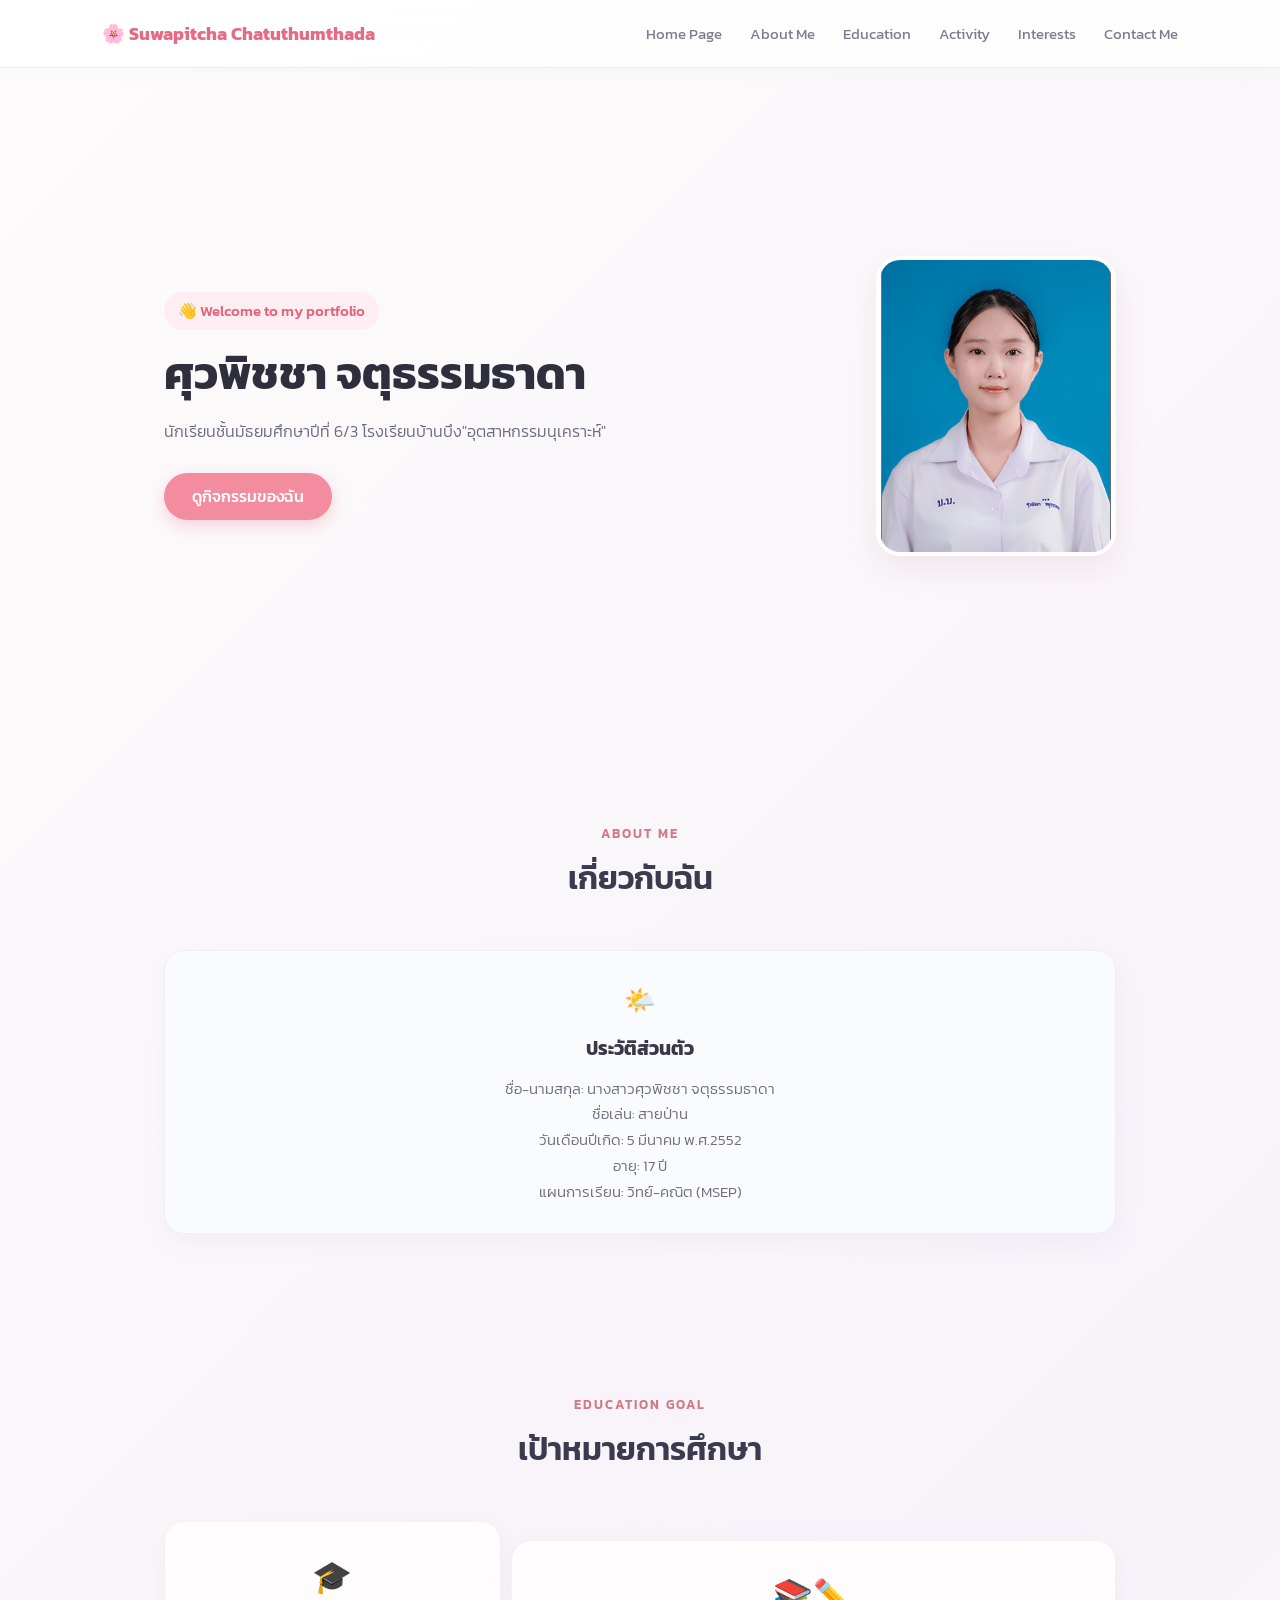
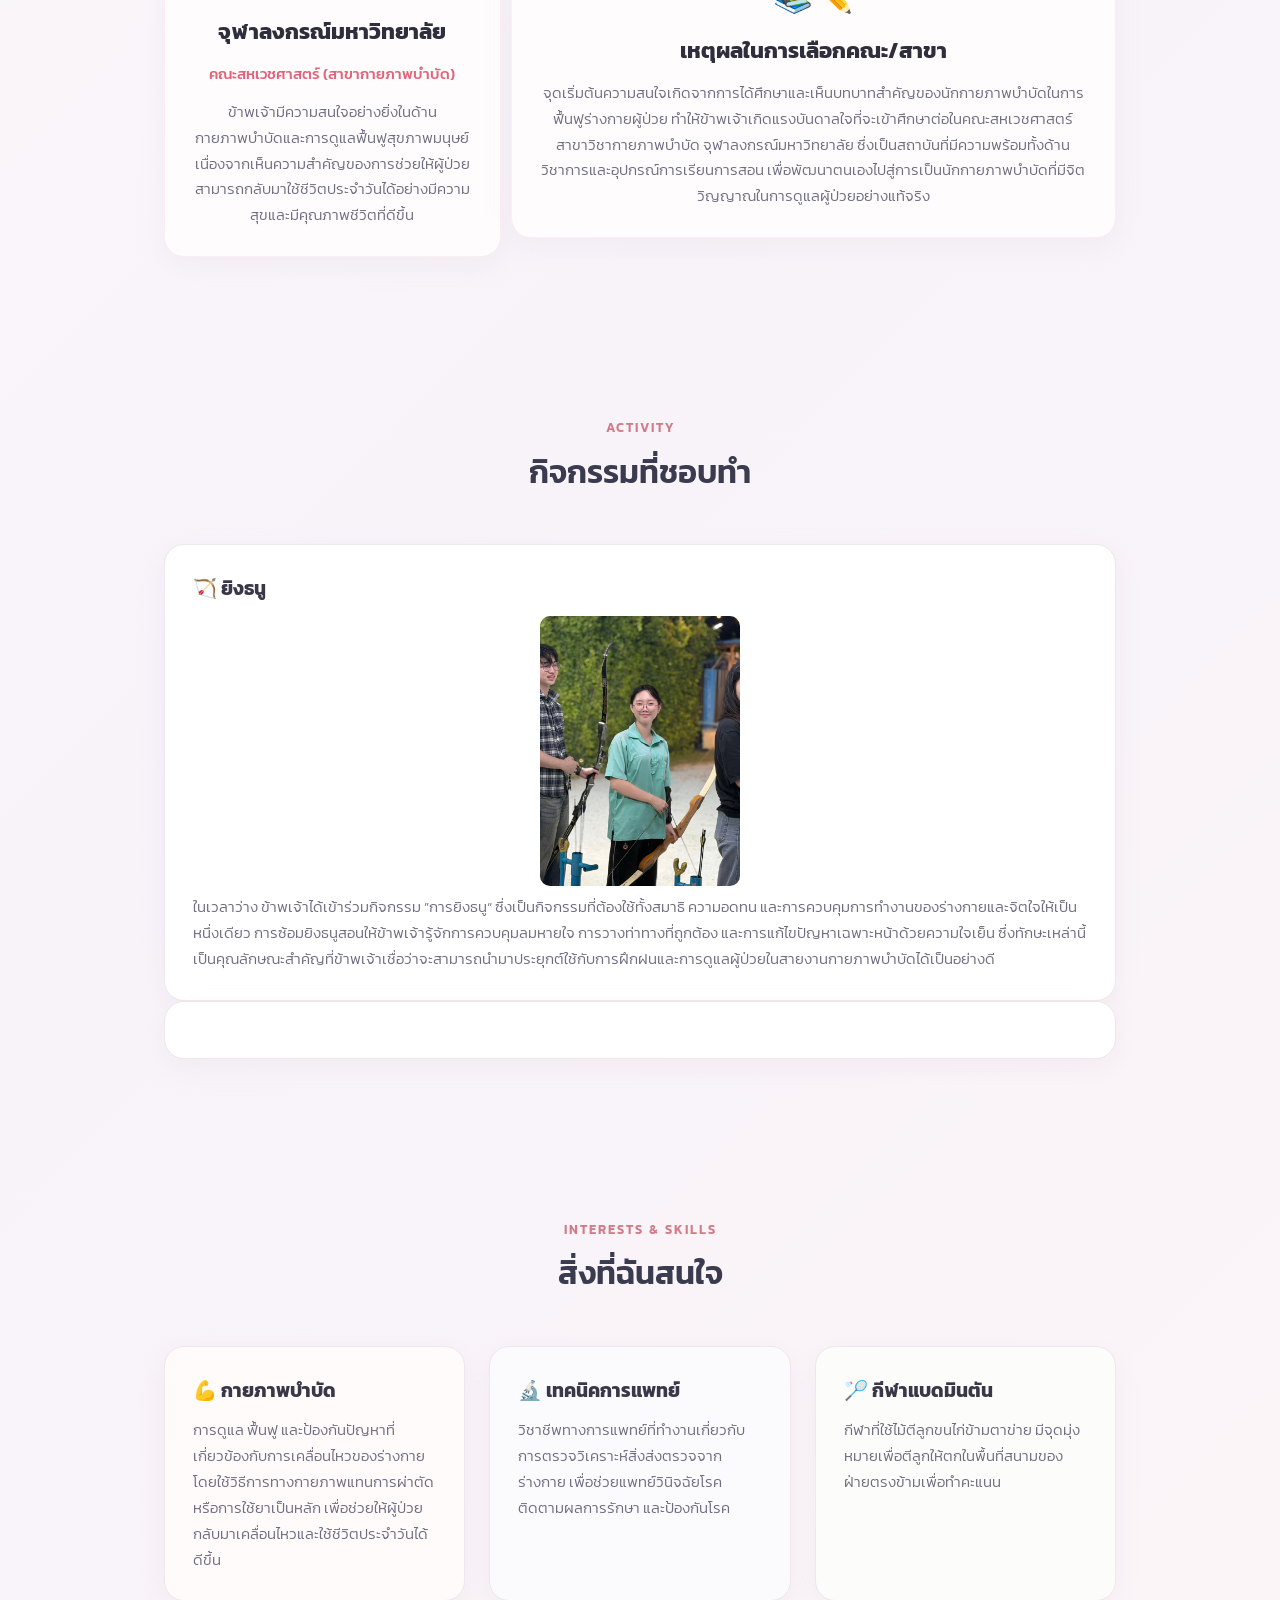
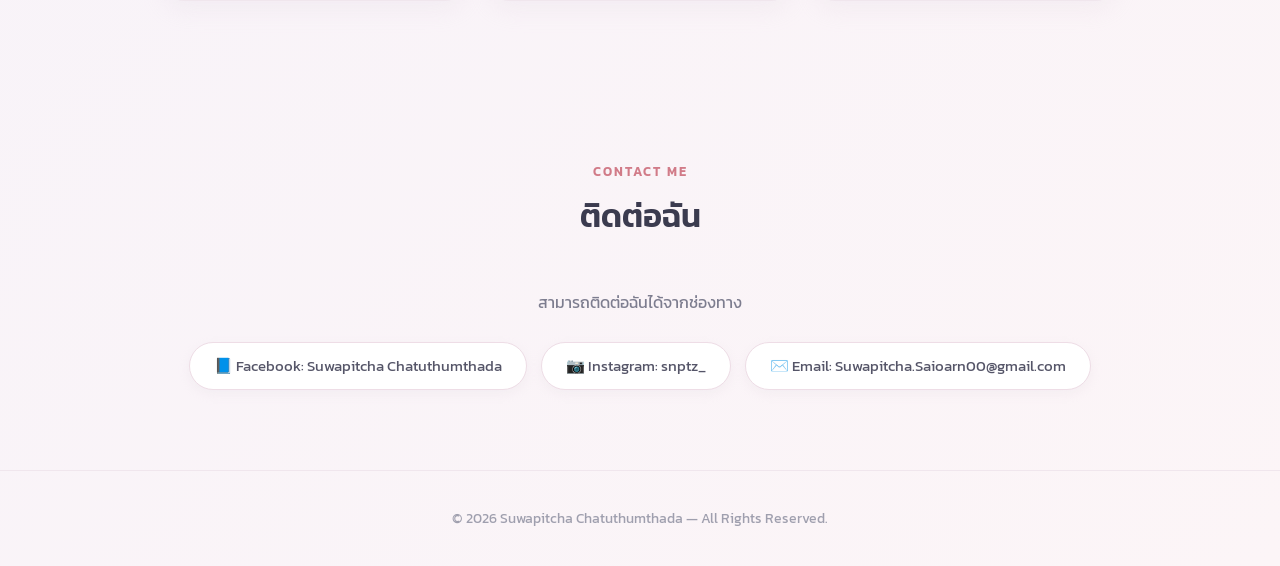
==== index.html @ 733a4988 "Update index.html" ====
<!DOCTYPE html>
<html lang="th">
<head>
  <meta charset="UTF-8" />
  <meta name="viewport" content="width=device-width, initial-scale=1.0" />
  <title>Portfolio - Suwapitcha Chatuthumthada</title>
  <link rel="preconnect" href="https://fonts.googleapis.com">
  <link rel="preconnect" href="https://fonts.gstatic.com" crossorigin>
  <link href="https://fonts.googleapis.com/css2?family=Kanit:wght@300;400;500;600;700&display=swap" rel="stylesheet">
  <style>
    * {
      margin: 0;
      padding: 0;
      box-sizing: border-box;
      font-family: 'Kanit', sans-serif;
      scroll-behavior: smooth;
    }

    body {
      background: linear-gradient(135deg, #fdfbfb 0%, #f7f3f9 50%, #fcf5f7 100%);
      color: #4a4a5a;
      line-height: 1.7;
    }

    /* Navbar */
    header {
      position: sticky;
      top: 0;
      background: rgba(255, 255, 255, 0.85);
      backdrop-filter: blur(12px);
      display: flex;
      justify-content: space-between;
      align-items: center;
      padding: 18px 8%;
      z-index: 1000;
      border-bottom: 1px solid rgba(230, 220, 235, 0.6);
      box-shadow: 0 4px 20px rgba(0, 0, 0, 0.02);
    }

    .logo {
      font-weight: 700;
      font-size: 1.15rem;
      color: #e56b82;
      text-decoration: none;
    }

    nav a {
      color: #7d7d8f;
      text-decoration: none;
      margin-left: 24px;
      font-size: 0.95rem;
      font-weight: 400;
      transition: color 0.2s ease;
    }

    nav a:hover {
      color: #e56b82;
    }

    /* Layout Containers */
    .container {
      max-width: 1000px;
      margin: auto;
      padding: 80px 24px;
    }

    .section-tag {
      text-align: center;
      color: #d17b88;
      font-size: 0.8rem;
      font-weight: 600;
      letter-spacing: 2px;
      text-transform: uppercase;
      margin-bottom: 6px;
    }

    .section-title {
      text-align: center;
      font-size: 2rem;
      font-weight: 600;
      color: #3b3b4f;
      margin-bottom: 45px;
    }

    /* Pastel Cards */
    .card {
      background: #ffffff;
      border: 1px solid #f0e6ed;
      border-radius: 20px;
      padding: 28px;
      box-shadow: 0 8px 24px rgba(220, 205, 220, 0.2);
      transition: transform 0.25s ease, box-shadow 0.25s ease;
    }

    .card:hover {
      transform: translateY(-4px);
      box-shadow: 0 12px 30px rgba(215, 190, 215, 0.35);
    }

    /* Hero Section */
    .hero {
      display: flex;
      align-items: center;
      justify-content: space-between;
      min-height: 75vh;
      gap: 40px;
    }

    .hero-text {
      flex: 1;
    }

    .hero-greeting {
      display: inline-block;
      background: #feeef2;
      color: #e2637a;
      padding: 6px 14px;
      border-radius: 20px;
      font-size: 0.95rem;
      font-weight: 500;
      margin-bottom: 16px;
    }

    .hero-title {
      font-size: 2.8rem;
      font-weight: 700;
      line-height: 1.25;
      color: #2e2e3d;
      margin-bottom: 16px;
    }

    .hero-desc {
      color: #6b6b7e;
      font-size: 1rem;
      margin-bottom: 28px;
      max-width: 480px;
      font-weight: 300;
    }

    .hero-btn {
      display: inline-block;
      background: #f48ca0;
      color: #ffffff;
      padding: 10px 28px;
      border-radius: 30px;
      text-decoration: none;
      font-weight: 500;
      box-shadow: 0 6px 16px rgba(244, 140, 160, 0.35);
      transition: background 0.2s ease, transform 0.2s ease;
    }

    .hero-btn:hover {
      background: #ea7a90;
      transform: translateY(-2px);
    }

    .hero-img-wrapper {
      width: 240px;
      height: 300px;
      border-radius: 24px;
      overflow: hidden;
      background: #fff0f3;
      border: 4px solid #ffffff;
      box-shadow: 0 12px 30px rgba(230, 205, 215, 0.4);
      display: flex;
      align-items: center;
      justify-content: center;
    }

    .hero-img-wrapper img {
      width: 100%;
      height: 100%;
      object-fit: cover;
    }

    /* Grids */
    .grid-2 {
      display: grid;
      grid-template-columns: repeat(auto-fit, minmax(260px, 1fr));
      gap: 24px;
    }

    .grid-3 {
      display: grid;
      grid-template-columns: repeat(auto-fit, minmax(260px, 1fr));
      gap: 24px;
    }

    .card h3 {
      margin-bottom: 10px;
      font-size: 1.2rem;
      color: #383849;
    }

    .card p {
      color: #6d6d80;
      font-size: 0.95rem;
      font-weight: 300;
    }

    /* Pastel Badges */
    .tag-container {
      display: flex;
      flex-wrap: wrap;
      gap: 8px;
      margin-top: 18px;
    }

    .tag {
      font-size: 0.8rem;
      padding: 4px 12px;
      border-radius: 20px;
      background: #fdf2f4;
      color: #d9657b;
      border: 1px solid #fae1e6;
    }

    /* Contact Links */
    .contact-buttons {
      display: flex;
      justify-content: center;
      gap: 14px;
      flex-wrap: wrap;
    }

    .contact-btn {
      padding: 10px 24px;
      border-radius: 25px;
      background: #ffffff;
      border: 1px solid #eedde6;
      color: #555568;
      text-decoration: none;
      font-size: 0.95rem;
      box-shadow: 0 4px 12px rgba(220, 210, 220, 0.2);
      transition: all 0.2s ease;
    }

    .contact-btn:hover {
      background: #f48ca0;
      color: #ffffff;
      border-color: #f48ca0;
      transform: translateY(-2px);
    }

    footer {
      text-align: center;
      padding: 36px 20px;
      color: #9f9fae;
      font-size: 0.85rem;
      border-top: 1px solid #f0e6ed;
    }

    @media (max-width: 768px) {
      .hero {
        flex-direction: column-reverse;
        text-align: center;
      }
      .hero-desc {
        margin: 0 auto 28px;
      }
      header {
        flex-direction: column;
        gap: 12px;
      }
      nav a {
        margin: 0 10px;
      }
    }
  </style>
</head>
<body>

  <!-- Navbar -->
  <header>
    <a href="#" class="logo">🌸 Suwapitcha Chatuthumthada</a>
    <nav>
      <a href="#home">Home Page</a>
      <a href="#about">About Me</a>
      <a href="#education">Education</a>
      <a href="#projects">Activity</a>
      <a href="#skills">Interests</a>
      <a href="#contact">Contact Me</a>
    </nav>
  </header>

  <!-- Hero Section -->
  <section id="home" class="container hero">
    <div class="hero-text">
      <div class="hero-greeting">👋 Welcome to my portfolio</div>
      <h1 class="hero-title">ศุวพิชชา จตุธรรมธาดา</h1>
      <p class="hero-desc">
        นักเรียนชั้นมัธยมศึกษาปีที่ 6/3 โรงเรียนบ้านบึง"อุตสาหกรรมนุเคราะห์"
      </p>
      <a href="#projects" class="hero-btn">ดูกิจกรรมของฉัน</a>
    </div>
    <div class="hero-img-wrapper">
      <img src="profile.jpg" alt="Suwapitcha Chatuthumthada" onerror="this.onerror=null; this.src='https://placehold.co/240x300/feeef2/e2637a?text=Profile+Photo';" />
    </div>
  </section>

  <!-- About Section -->
  <section id="about" class="container">
    <div class="section-tag">About Me</div>
    <h2 class="section-title">เกี่ยวกับฉัน</h2>
    <div class="grid-2">
      <div class="card" style="background: #fafbfe; border-color: #ebf0fb; text-align: center;">
        <div style="font-size: 1.6rem; margin-bottom: 10px;">🌤️</div>
        <h3>ประวัติส่วนตัว</h3>
        <div>
          <p>ชื่อ-นามสกุล: นางสาวศุวพิชชา จตุธรรมธาดา</p>
          <p>ชื่อเล่น: สายป่าน</p>
          <p>วันเดือนปีเกิด: 5 มีนาคม พ.ศ.2552</p>
          <p>อายุ: 17 ปี</p>
          <p>แผนการเรียน: วิทย์-คณิต (MSEP)</p>
        </div>
      </div>
    </div>
  </section>

  <!-- Education Section -->
  <section id="education" class="container">
    <div class="section-tag">Education Goal</div>
    <h2 class="section-title">เป้าหมายการศึกษา</h2>
    <div style="display: flex;">
      <div class="card" style="text-align: center; max-width: 650px; margin-right: 10px; background: #fffcfd; border-color: #faeef2;">
        <div style="font-size: 2rem; margin-bottom: 10px;">🎓</div>
        <h3 style="font-size: 1.35rem; color: #2e2e3d;">จุฬาลงกรณ์มหาวิทยาลัย</h3>
        <p style="color: #e2637a; font-weight: 500; margin-bottom: 12px;">คณะสหเวชศาสตร์ (สาขากายภาพบำบัด)</p>
        <p>ข้าพเจ้ามีความสนใจอย่างยิ่งในด้านกายภาพบำบัดและการดูแลฟื้นฟูสุขภาพมนุษย์ เนื่องจากเห็นความสำคัญของการช่วยให้ผู้ป่วยสามารถกลับมาใช้ชีวิตประจำวันได้อย่างมีความสุขและมีคุณภาพชีวิตที่ดีขึ้น</p>
      </div>

      <div class="card" style="text-align: center; max-width: 650px; margin: auto; background: #fffcfd; border-color: #faeef2;">
        <div style="font-size: 2rem; margin-bottom: 10px;">📚✏️</div>
        <h3 style="font-size: 1.35rem; color: #2e2e3d;">เหตุผลในการเลือกคณะ/สาขา</h3>
        <p>จุดเริ่มต้นความสนใจเกิดจากการได้ศึกษาและเห็นบทบาทสำคัญของนักกายภาพบำบัดในการฟื้นฟูร่างกายผู้ป่วย ทำให้ข้าพเจ้าเกิดแรงบันดาลใจที่จะเข้าศึกษาต่อในคณะสหเวชศาสตร์ สาขาวิชากายภาพบำบัด จุฬาลงกรณ์มหาวิทยาลัย ซึ่งเป็นสถาบันที่มีความพร้อมทั้งด้านวิชาการและอุปกรณ์การเรียนการสอน เพื่อพัฒนาตนเองไปสู่การเป็นนักกายภาพบำบัดที่มีจิตวิญญาณในการดูแลผู้ป่วยอย่างแท้จริง</p>
      </div>
    </div>
  </section>

 <!-- Projects Section -->
  <section id="projects" class="container">
    <div class="section-tag">Activity</div>
    <h2 class="section-title">กิจกรรมที่ชอบทำ</h2>
    <div class="grid-1">
      <div class="card">
        <h3>🏹  ยิงธนู</h3>
        <div style="text-align: center;">
        <img src="Archer.jpg" alt="Acher Parn" onerror="this.onerror=null; this.src='../Acher.jpg';" style="width:200px; Height: 270px; border-radius: 10px;" />
        </div>
        <p>ในเวลาว่าง ข้าพเจ้าได้เข้าร่วมกิจกรรม ”การยิงธนู“ ซึ่งเป็นกิจกรรมที่ต้องใช้ทั้งสมาธิ ความอดทน และการควบคุมการทำงานของร่างกายและจิตใจให้เป็นหนึ่งเดียว การซ้อมยิงธนูสอนให้ข้าพเจ้ารู้จักการควบคุมลมหายใจ การวางท่าทางที่ถูกต้อง และการแก้ไขปัญหาเฉพาะหน้าด้วยความใจเย็น ซึ่งทักษะเหล่านี้เป็นคุณลักษณะสำคัญที่ข้าพเจ้าเชื่อว่าจะสามารถนำมาประยุกต์ใช้กับการฝึกฝนและการดูแลผู้ป่วยในสายงานกายภาพบำบัดได้เป็นอย่างดี</p>
      </div>
      <div class="card">


        </div>
      </div>
    </div>
  </section>


  <!-- Skills Section -->
  <section id="skills" class="container">
    <div class="section-tag">Interests & Skills</div>
    <h2 class="section-title">สิ่งที่ฉันสนใจ</h2>
    <div class="grid-3">
      <div class="card" style="background: #fffbfb;">
        <h3>💪 กายภาพบำบัด</h3>
        <p>การดูแล ฟื้นฟู และป้องกันปัญหาที่เกี่ยวข้องกับการเคลื่อนไหวของร่างกาย โดยใช้วิธีการทางกายภาพแทนการผ่าตัดหรือการใช้ยาเป็นหลัก เพื่อช่วยให้ผู้ป่วยกลับมาเคลื่อนไหวและใช้ชีวิตประจำวันได้ดีขึ้น</p>
      </div>
      <div class="card" style="background: #fbfbfe;">
        <h3>🔬 เทคนิคการแพทย์</h3>
        <p>วิชาชีพทางการแพทย์ที่ทำงานเกี่ยวกับ การตรวจวิเคราะห์สิ่งส่งตรวจจากร่างกาย เพื่อช่วยแพทย์วินิจฉัยโรค ติดตามผลการรักษา และป้องกันโรค</p>
      </div>
      <div class="card" style="background: #fcfdfa;">
        <h3>🏸 กีฬาแบดมินตัน</h3>
        <p>กีฬาที่ใช้ไม้ตีลูกขนไก่ข้ามตาข่าย มีจุดมุ่งหมายเพื่อตีลูกให้ตกในพื้นที่สนามของฝ่ายตรงข้ามเพื่อทำคะแนน </p>
      </div>
    </div>
  </section>

  <!-- Contact Section -->
  <section id="contact" class="container" style="text-align: center;">
    <div class="section-tag">Contact Me</div>
    <h2 class="section-title">ติดต่อฉัน</h2>
    <p style="color: #7d7d8f; margin-bottom: 26px;">สามารถติดต่อฉันได้จากช่องทาง</p>
    <div class="contact-buttons">
      <a href="https://facebook.com" target="_blank" class="contact-btn">📘 Facebook: Suwapitcha Chatuthumthada</a>
      <a href="https://instagram.com" target="_blank" class="contact-btn">📷 Instagram: snptz_</a>
      <a href="mailto:your-email@example.com" class="contact-btn">✉️ Email: Suwapitcha.Saioarn00@gmail.com</a>
    </div>
  </section>

  <footer>
    © 2026 Suwapitcha Chatuthumthada — All Rights Reserved.
  </footer>

</body>
</html>
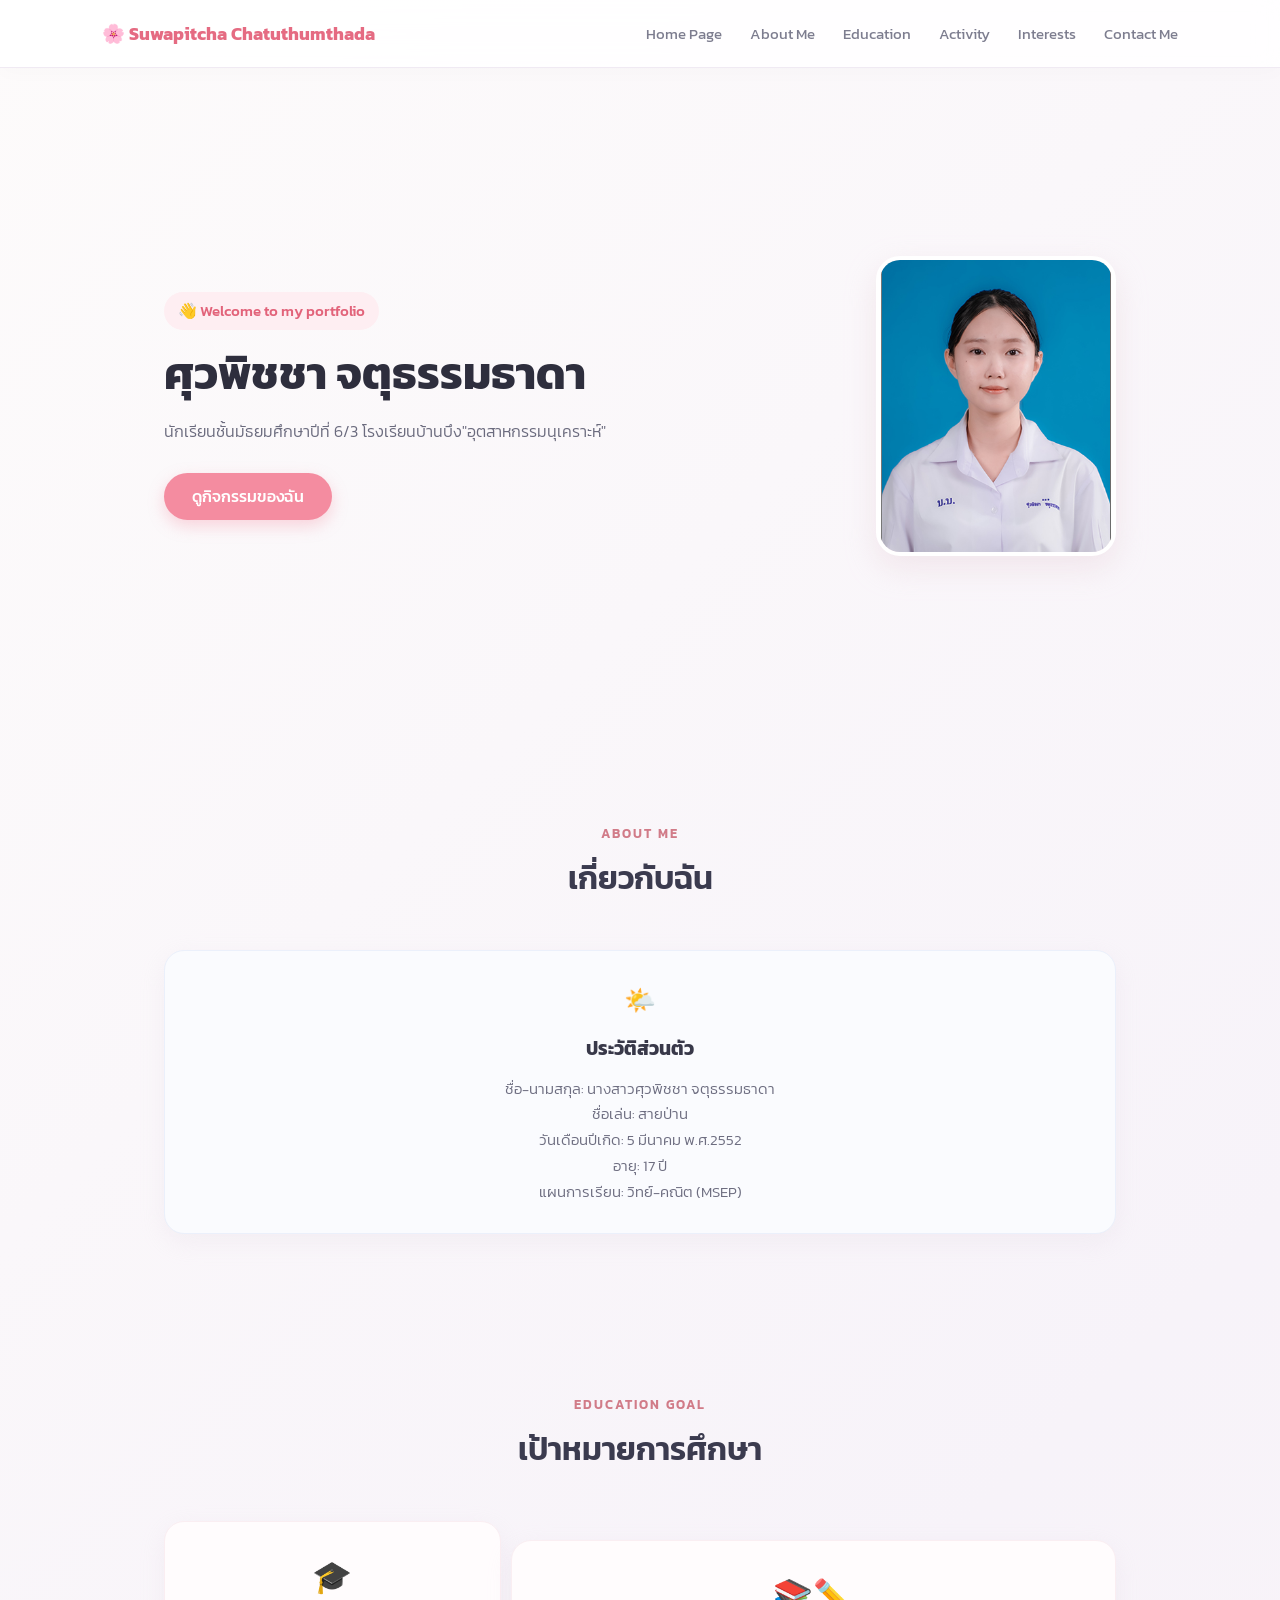
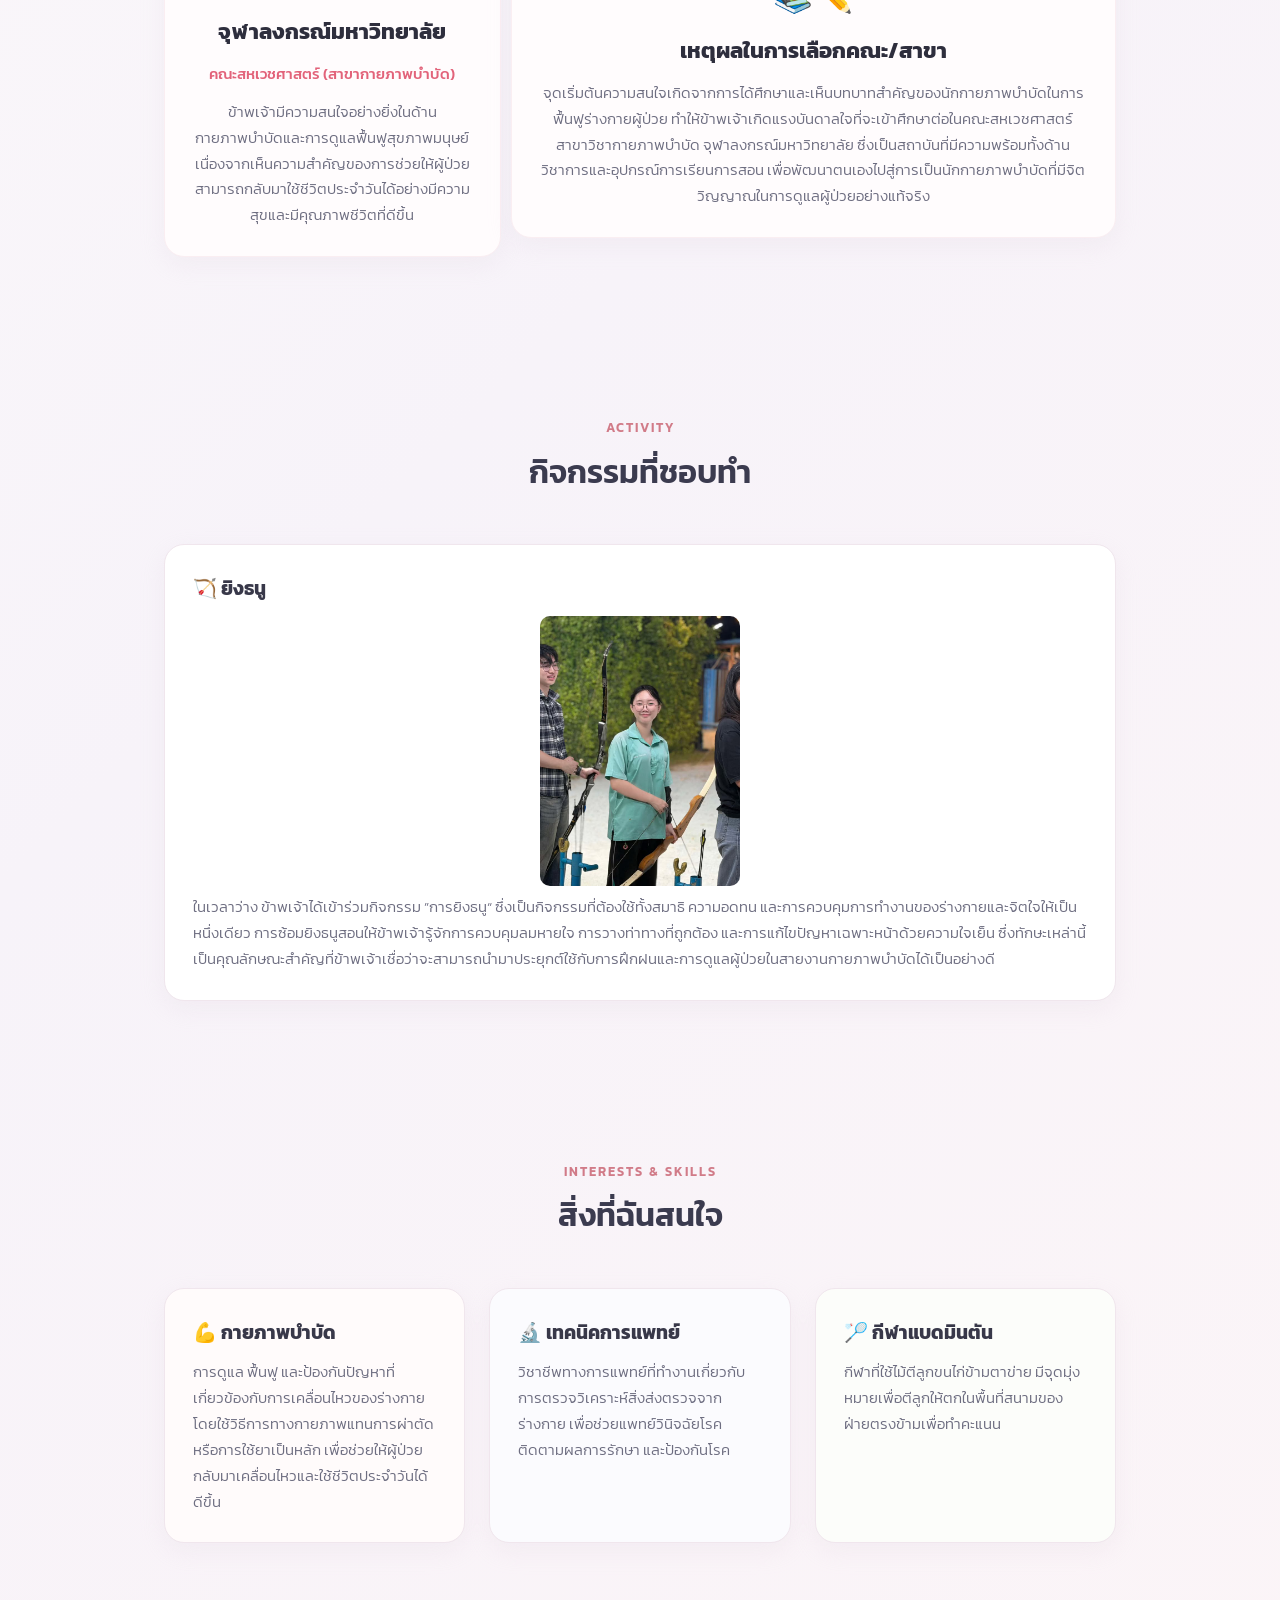
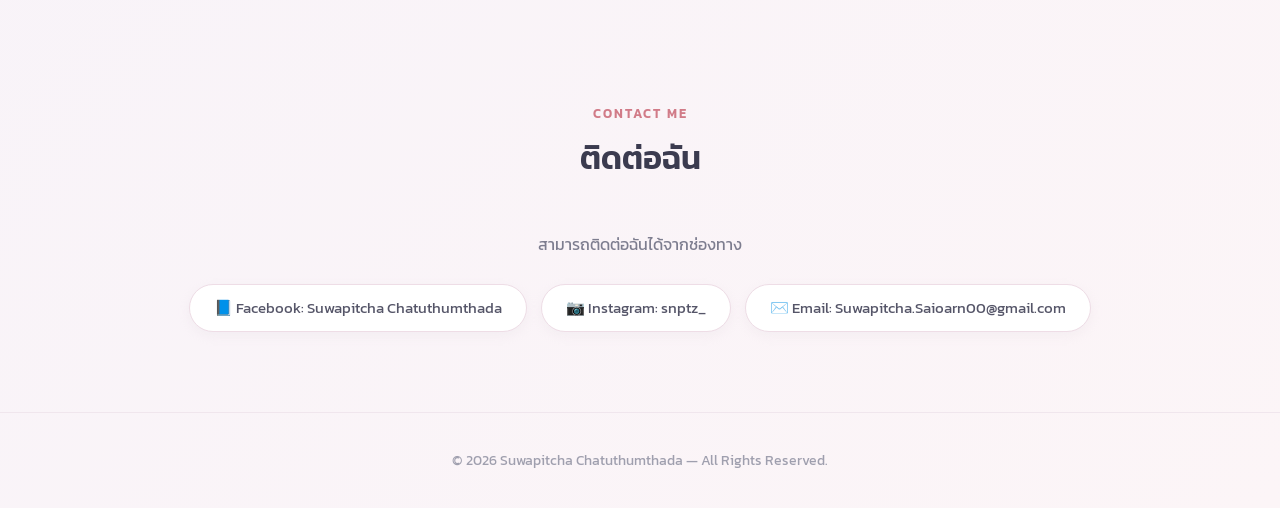
==== commit f22efb00: "Update index.html" ====
--- a/index.html
+++ b/index.html
@@ -349,7 +349,7 @@
         </div>
         <p>ในเวลาว่าง ข้าพเจ้าได้เข้าร่วมกิจกรรม ”การยิงธนู“ ซึ่งเป็นกิจกรรมที่ต้องใช้ทั้งสมาธิ ความอดทน และการควบคุมการทำงานของร่างกายและจิตใจให้เป็นหนึ่งเดียว การซ้อมยิงธนูสอนให้ข้าพเจ้ารู้จักการควบคุมลมหายใจ การวางท่าทางที่ถูกต้อง และการแก้ไขปัญหาเฉพาะหน้าด้วยความใจเย็น ซึ่งทักษะเหล่านี้เป็นคุณลักษณะสำคัญที่ข้าพเจ้าเชื่อว่าจะสามารถนำมาประยุกต์ใช้กับการฝึกฝนและการดูแลผู้ป่วยในสายงานกายภาพบำบัดได้เป็นอย่างดี</p>
       </div>
-      <div class="card">
+    
 
 
         </div>
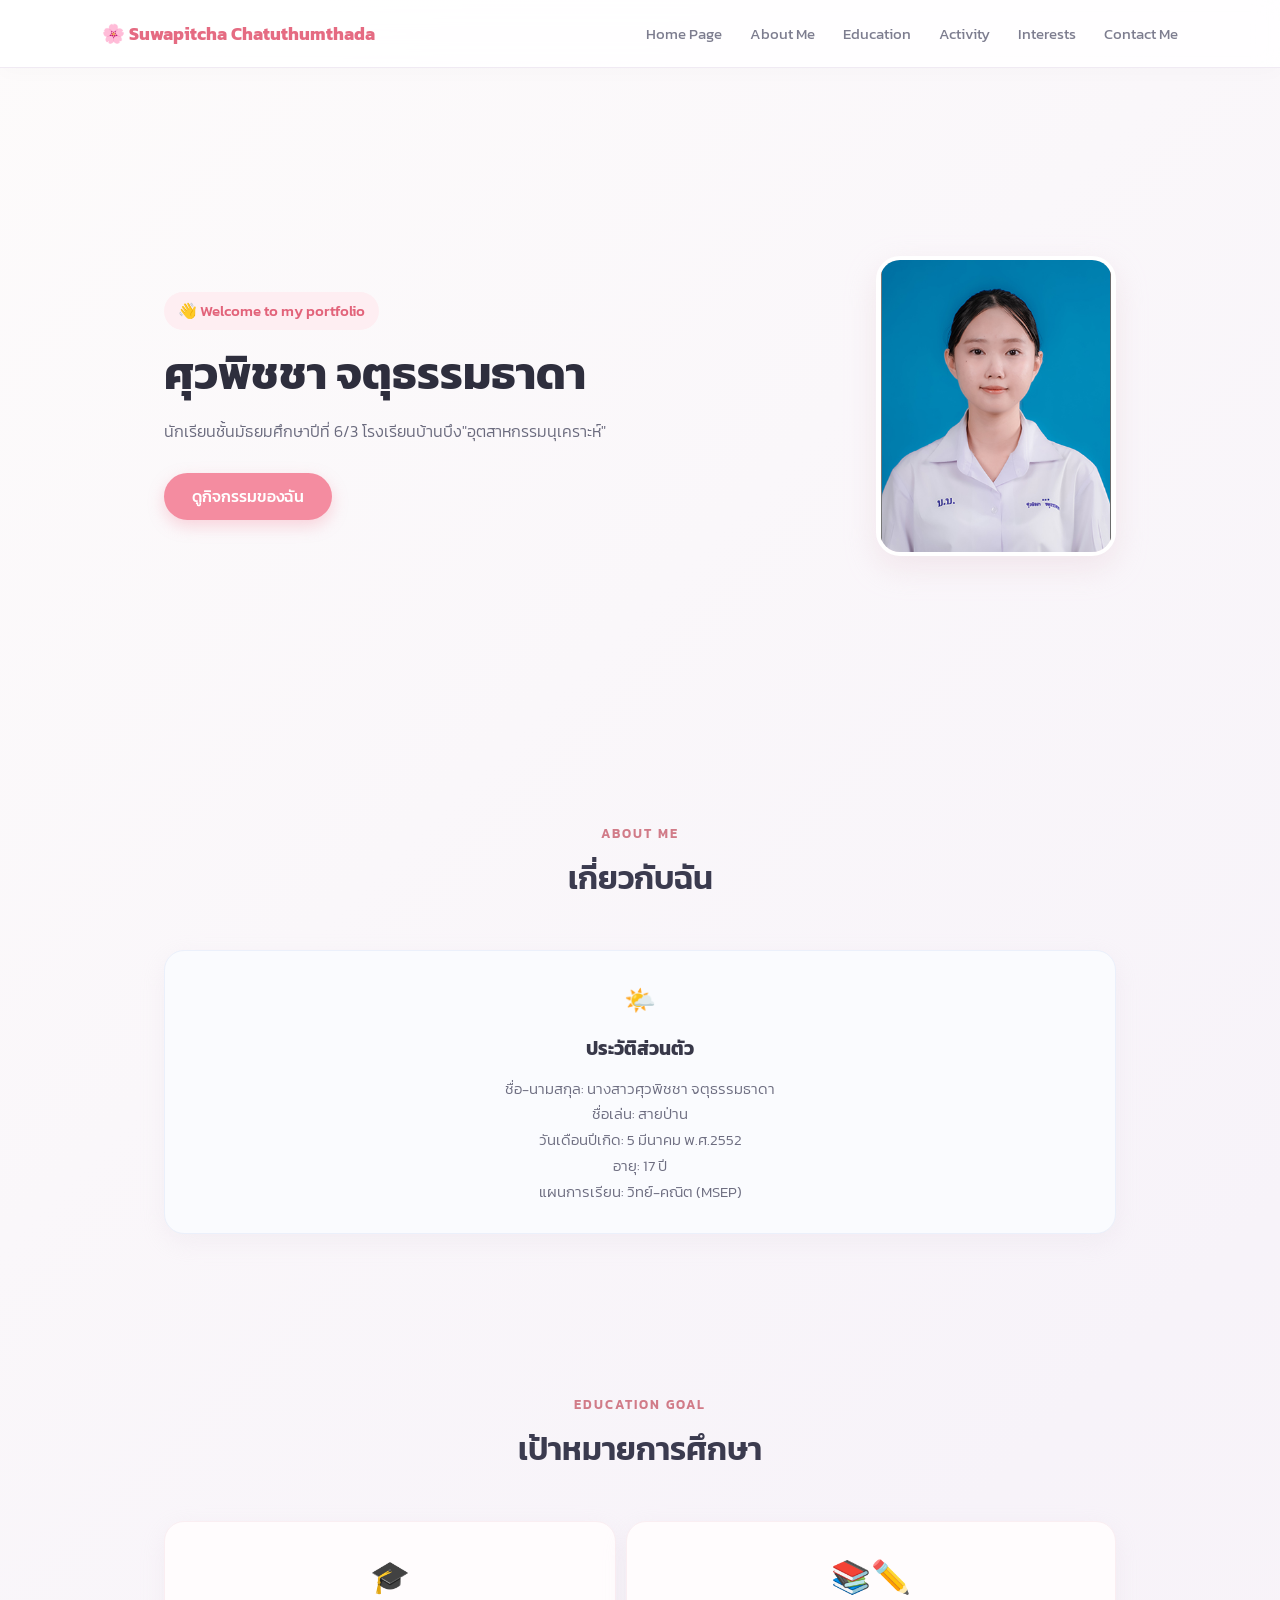
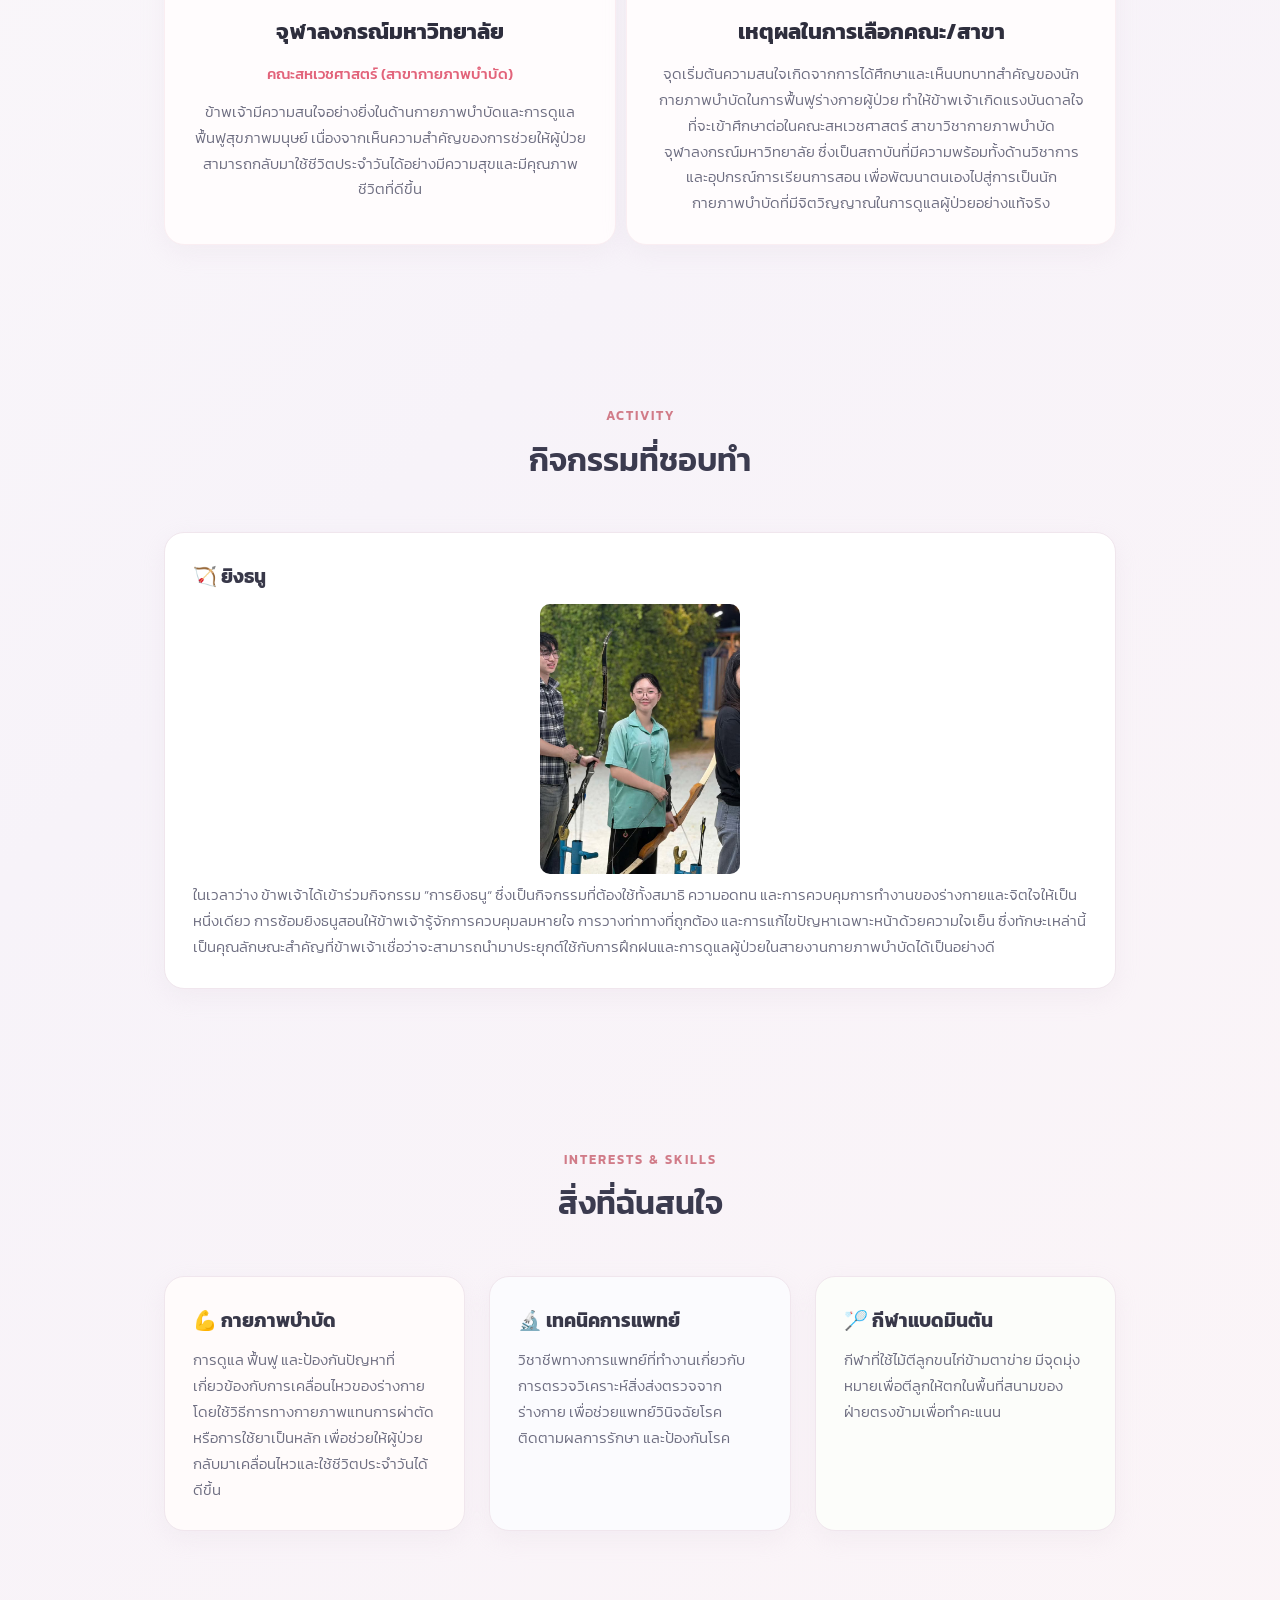
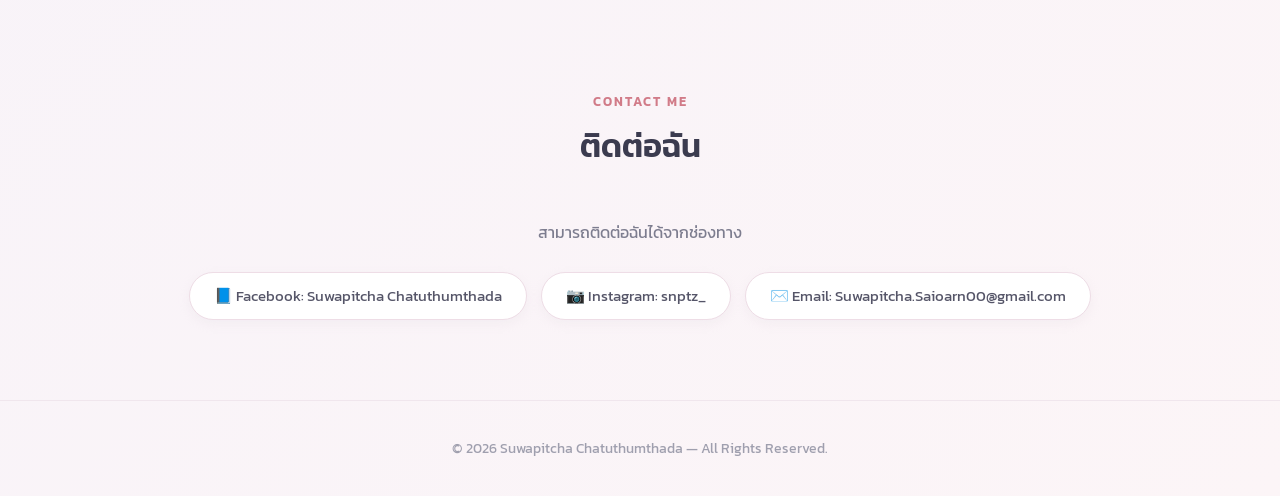
==== commit 7d0ba4d6: "Update index.html" ====
--- a/index.html
+++ b/index.html
@@ -322,14 +322,14 @@
     <div class="section-tag">Education Goal</div>
     <h2 class="section-title">เป้าหมายการศึกษา</h2>
     <div style="display: flex;">
-      <div class="card" style="text-align: center; max-width: 650px; margin-right: 10px; background: #fffcfd; border-color: #faeef2;">
+      <div class="card" style="text-align: center; max-width: 490px; margin-right: 10px; background: #fffcfd; border-color: #faeef2;">
         <div style="font-size: 2rem; margin-bottom: 10px;">🎓</div>
         <h3 style="font-size: 1.35rem; color: #2e2e3d;">จุฬาลงกรณ์มหาวิทยาลัย</h3>
         <p style="color: #e2637a; font-weight: 500; margin-bottom: 12px;">คณะสหเวชศาสตร์ (สาขากายภาพบำบัด)</p>
         <p>ข้าพเจ้ามีความสนใจอย่างยิ่งในด้านกายภาพบำบัดและการดูแลฟื้นฟูสุขภาพมนุษย์ เนื่องจากเห็นความสำคัญของการช่วยให้ผู้ป่วยสามารถกลับมาใช้ชีวิตประจำวันได้อย่างมีความสุขและมีคุณภาพชีวิตที่ดีขึ้น</p>
       </div>
 
-      <div class="card" style="text-align: center; max-width: 650px; margin: auto; background: #fffcfd; border-color: #faeef2;">
+      <div class="card" style="text-align: center; max-width: 490px; margin: auto; background: #fffcfd; border-color: #faeef2;">
         <div style="font-size: 2rem; margin-bottom: 10px;">📚✏️</div>
         <h3 style="font-size: 1.35rem; color: #2e2e3d;">เหตุผลในการเลือกคณะ/สาขา</h3>
         <p>จุดเริ่มต้นความสนใจเกิดจากการได้ศึกษาและเห็นบทบาทสำคัญของนักกายภาพบำบัดในการฟื้นฟูร่างกายผู้ป่วย ทำให้ข้าพเจ้าเกิดแรงบันดาลใจที่จะเข้าศึกษาต่อในคณะสหเวชศาสตร์ สาขาวิชากายภาพบำบัด จุฬาลงกรณ์มหาวิทยาลัย ซึ่งเป็นสถาบันที่มีความพร้อมทั้งด้านวิชาการและอุปกรณ์การเรียนการสอน เพื่อพัฒนาตนเองไปสู่การเป็นนักกายภาพบำบัดที่มีจิตวิญญาณในการดูแลผู้ป่วยอย่างแท้จริง</p>
@@ -349,12 +349,6 @@
         </div>
         <p>ในเวลาว่าง ข้าพเจ้าได้เข้าร่วมกิจกรรม ”การยิงธนู“ ซึ่งเป็นกิจกรรมที่ต้องใช้ทั้งสมาธิ ความอดทน และการควบคุมการทำงานของร่างกายและจิตใจให้เป็นหนึ่งเดียว การซ้อมยิงธนูสอนให้ข้าพเจ้ารู้จักการควบคุมลมหายใจ การวางท่าทางที่ถูกต้อง และการแก้ไขปัญหาเฉพาะหน้าด้วยความใจเย็น ซึ่งทักษะเหล่านี้เป็นคุณลักษณะสำคัญที่ข้าพเจ้าเชื่อว่าจะสามารถนำมาประยุกต์ใช้กับการฝึกฝนและการดูแลผู้ป่วยในสายงานกายภาพบำบัดได้เป็นอย่างดี</p>
       </div>
-    
-
-
-        </div>
-      </div>
-    </div>
   </section>
 
 
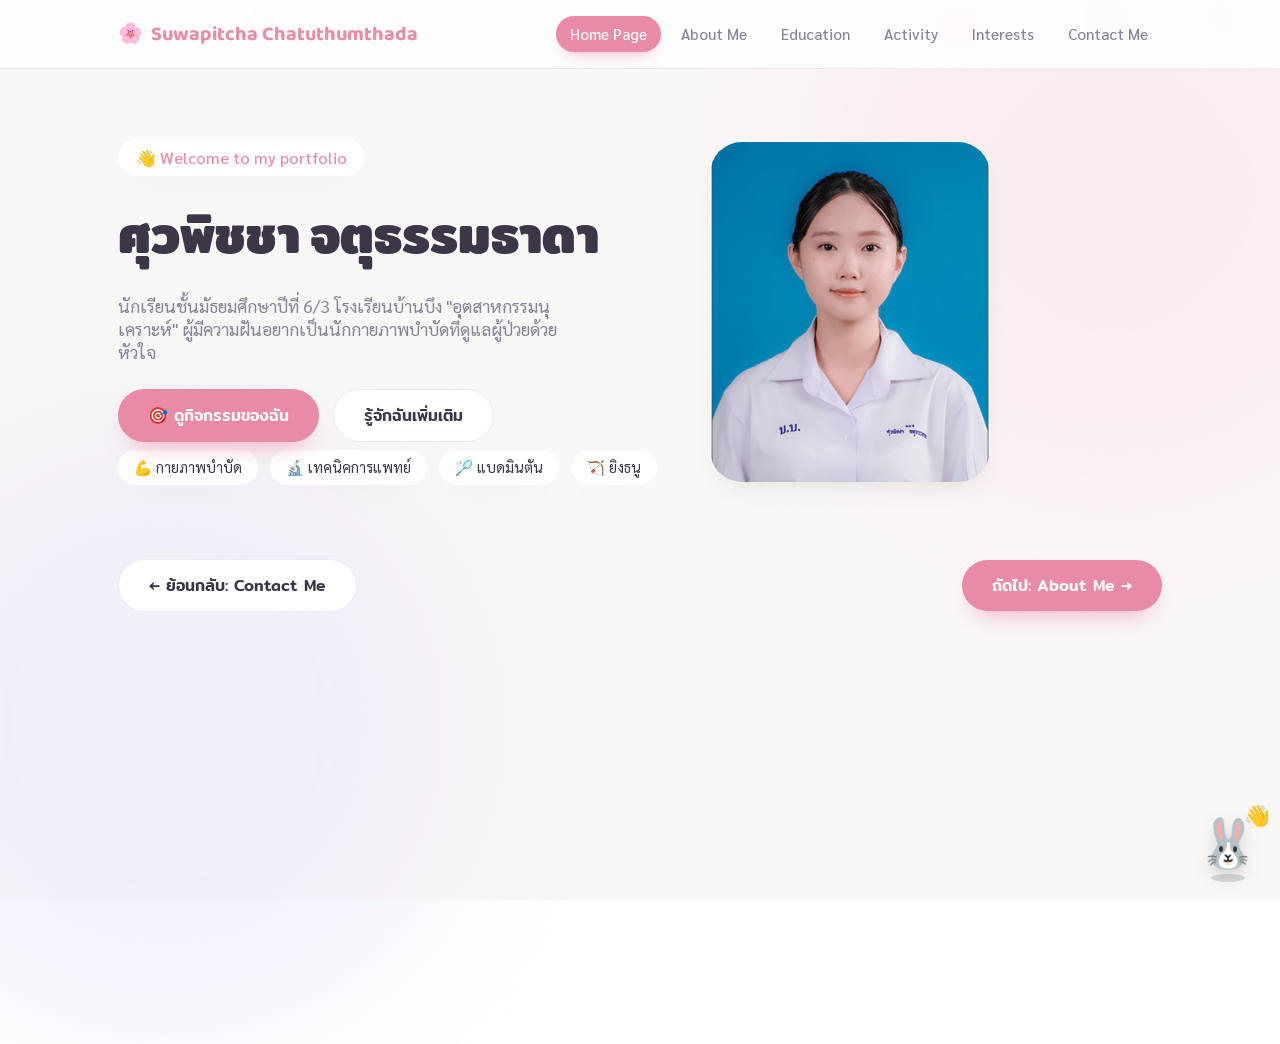
==== commit b0e8657f: "Add files via upload" ====
--- a/index.html
+++ b/index.html
@@ -1,392 +1,67 @@
 <!DOCTYPE html>
 <html lang="th">
 <head>
-  <meta charset="UTF-8" />
-  <meta name="viewport" content="width=device-width, initial-scale=1.0" />
-  <title>Portfolio - Suwapitcha Chatuthumthada</title>
-  <link rel="preconnect" href="https://fonts.googleapis.com">
-  <link rel="preconnect" href="https://fonts.gstatic.com" crossorigin>
-  <link href="https://fonts.googleapis.com/css2?family=Kanit:wght@300;400;500;600;700&display=swap" rel="stylesheet">
-  <style>
-    * {
-      margin: 0;
-      padding: 0;
-      box-sizing: border-box;
-      font-family: 'Kanit', sans-serif;
-      scroll-behavior: smooth;
-    }
-
-    body {
-      background: linear-gradient(135deg, #fdfbfb 0%, #f7f3f9 50%, #fcf5f7 100%);
-      color: #4a4a5a;
-      line-height: 1.7;
-    }
-
-    /* Navbar */
-    header {
-      position: sticky;
-      top: 0;
-      background: rgba(255, 255, 255, 0.85);
-      backdrop-filter: blur(12px);
-      display: flex;
-      justify-content: space-between;
-      align-items: center;
-      padding: 18px 8%;
-      z-index: 1000;
-      border-bottom: 1px solid rgba(230, 220, 235, 0.6);
-      box-shadow: 0 4px 20px rgba(0, 0, 0, 0.02);
-    }
-
-    .logo {
-      font-weight: 700;
-      font-size: 1.15rem;
-      color: #e56b82;
-      text-decoration: none;
-    }
-
-    nav a {
-      color: #7d7d8f;
-      text-decoration: none;
-      margin-left: 24px;
-      font-size: 0.95rem;
-      font-weight: 400;
-      transition: color 0.2s ease;
-    }
-
-    nav a:hover {
-      color: #e56b82;
-    }
-
-    /* Layout Containers */
-    .container {
-      max-width: 1000px;
-      margin: auto;
-      padding: 80px 24px;
-    }
-
-    .section-tag {
-      text-align: center;
-      color: #d17b88;
-      font-size: 0.8rem;
-      font-weight: 600;
-      letter-spacing: 2px;
-      text-transform: uppercase;
-      margin-bottom: 6px;
-    }
-
-    .section-title {
-      text-align: center;
-      font-size: 2rem;
-      font-weight: 600;
-      color: #3b3b4f;
-      margin-bottom: 45px;
-    }
-
-    /* Pastel Cards */
-    .card {
-      background: #ffffff;
-      border: 1px solid #f0e6ed;
-      border-radius: 20px;
-      padding: 28px;
-      box-shadow: 0 8px 24px rgba(220, 205, 220, 0.2);
-      transition: transform 0.25s ease, box-shadow 0.25s ease;
-    }
-
-    .card:hover {
-      transform: translateY(-4px);
-      box-shadow: 0 12px 30px rgba(215, 190, 215, 0.35);
-    }
-
-    /* Hero Section */
-    .hero {
-      display: flex;
-      align-items: center;
-      justify-content: space-between;
-      min-height: 75vh;
-      gap: 40px;
-    }
-
-    .hero-text {
-      flex: 1;
-    }
-
-    .hero-greeting {
-      display: inline-block;
-      background: #feeef2;
-      color: #e2637a;
-      padding: 6px 14px;
-      border-radius: 20px;
-      font-size: 0.95rem;
-      font-weight: 500;
-      margin-bottom: 16px;
-    }
-
-    .hero-title {
-      font-size: 2.8rem;
-      font-weight: 700;
-      line-height: 1.25;
-      color: #2e2e3d;
-      margin-bottom: 16px;
-    }
-
-    .hero-desc {
-      color: #6b6b7e;
-      font-size: 1rem;
-      margin-bottom: 28px;
-      max-width: 480px;
-      font-weight: 300;
-    }
-
-    .hero-btn {
-      display: inline-block;
-      background: #f48ca0;
-      color: #ffffff;
-      padding: 10px 28px;
-      border-radius: 30px;
-      text-decoration: none;
-      font-weight: 500;
-      box-shadow: 0 6px 16px rgba(244, 140, 160, 0.35);
-      transition: background 0.2s ease, transform 0.2s ease;
-    }
-
-    .hero-btn:hover {
-      background: #ea7a90;
-      transform: translateY(-2px);
-    }
-
-    .hero-img-wrapper {
-      width: 240px;
-      height: 300px;
-      border-radius: 24px;
-      overflow: hidden;
-      background: #fff0f3;
-      border: 4px solid #ffffff;
-      box-shadow: 0 12px 30px rgba(230, 205, 215, 0.4);
-      display: flex;
-      align-items: center;
-      justify-content: center;
-    }
-
-    .hero-img-wrapper img {
-      width: 100%;
-      height: 100%;
-      object-fit: cover;
-    }
-
-    /* Grids */
-    .grid-2 {
-      display: grid;
-      grid-template-columns: repeat(auto-fit, minmax(260px, 1fr));
-      gap: 24px;
-    }
-
-    .grid-3 {
-      display: grid;
-      grid-template-columns: repeat(auto-fit, minmax(260px, 1fr));
-      gap: 24px;
-    }
-
-    .card h3 {
-      margin-bottom: 10px;
-      font-size: 1.2rem;
-      color: #383849;
-    }
-
-    .card p {
-      color: #6d6d80;
-      font-size: 0.95rem;
-      font-weight: 300;
-    }
-
-    /* Pastel Badges */
-    .tag-container {
-      display: flex;
-      flex-wrap: wrap;
-      gap: 8px;
-      margin-top: 18px;
-    }
-
-    .tag {
-      font-size: 0.8rem;
-      padding: 4px 12px;
-      border-radius: 20px;
-      background: #fdf2f4;
-      color: #d9657b;
-      border: 1px solid #fae1e6;
-    }
-
-    /* Contact Links */
-    .contact-buttons {
-      display: flex;
-      justify-content: center;
-      gap: 14px;
-      flex-wrap: wrap;
-    }
-
-    .contact-btn {
-      padding: 10px 24px;
-      border-radius: 25px;
-      background: #ffffff;
-      border: 1px solid #eedde6;
-      color: #555568;
-      text-decoration: none;
-      font-size: 0.95rem;
-      box-shadow: 0 4px 12px rgba(220, 210, 220, 0.2);
-      transition: all 0.2s ease;
-    }
-
-    .contact-btn:hover {
-      background: #f48ca0;
-      color: #ffffff;
-      border-color: #f48ca0;
-      transform: translateY(-2px);
-    }
-
-    footer {
-      text-align: center;
-      padding: 36px 20px;
-      color: #9f9fae;
-      font-size: 0.85rem;
-      border-top: 1px solid #f0e6ed;
-    }
-
-    @media (max-width: 768px) {
-      .hero {
-        flex-direction: column-reverse;
-        text-align: center;
-      }
-      .hero-desc {
-        margin: 0 auto 28px;
-      }
-      header {
-        flex-direction: column;
-        gap: 12px;
-      }
-      nav a {
-        margin: 0 10px;
-      }
-    }
-  </style>
+<meta charset="UTF-8">
+<meta name="viewport" content="width=device-width, initial-scale=1.0">
+<title>ศุวพิชชา จตุธรรมธาดา | หน้าแรก</title>
+<link rel="stylesheet" href="style.css">
 </head>
 <body>
 
-  <!-- Navbar -->
-  <header>
-    <a href="#" class="logo">🌸 Suwapitcha Chatuthumthada</a>
-    <nav>
-      <a href="#home">Home Page</a>
-      <a href="#about">About Me</a>
-      <a href="#education">Education</a>
-      <a href="#projects">Activity</a>
-      <a href="#skills">Interests</a>
-      <a href="#contact">Contact Me</a>
-    </nav>
-  </header>
+<div class="bg-aurora"></div>
+<div class="floaties"></div>
 
-  <!-- Hero Section -->
-  <section id="home" class="container hero">
-    <div class="hero-text">
-      <div class="hero-greeting">👋 Welcome to my portfolio</div>
-      <h1 class="hero-title">ศุวพิชชา จตุธรรมธาดา</h1>
-      <p class="hero-desc">
-        นักเรียนชั้นมัธยมศึกษาปีที่ 6/3 โรงเรียนบ้านบึง"อุตสาหกรรมนุเคราะห์"
-      </p>
-      <a href="#projects" class="hero-btn">ดูกิจกรรมของฉัน</a>
+<nav class="navbar">
+  <div class="nav-inner">
+    <a href="index.html" class="brand" data-transition><span class="bloom">🌸</span> Suwapitcha Chatuthumthada</a>
+    <ul class="nav-links">
+      <li><a href="index.html" class="active" data-transition>Home Page</a></li>
+      <li><a href="about.html" data-transition>About Me</a></li>
+      <li><a href="education.html" data-transition>Education</a></li>
+      <li><a href="activity.html" data-transition>Activity</a></li>
+      <li><a href="interests.html" data-transition>Interests</a></li>
+      <li><a href="contact.html" data-transition>Contact Me</a></li>
+    </ul>
+  </div>
+</nav>
+
+<main class="wrap">
+  <section class="hero">
+    <div>
+      <span class="badge-pill">👋 Welcome to my portfolio</span>
+      <h1>ศุวพิชชา จตุธรรมธาดา</h1>
+      <p class="lead">นักเรียนชั้นมัธยมศึกษาปีที่ 6/3 โรงเรียนบ้านบึง "อุตสาหกรรมนุเคราะห์" ผู้มีความฝันอยากเป็นนักกายภาพบำบัดที่ดูแลผู้ป่วยด้วยหัวใจ</p>
+      <div style="display:flex; gap:14px; flex-wrap:wrap;">
+        <a href="activity.html" class="btn btn-primary" data-transition>🎯 ดูกิจกรรมของฉัน</a>
+        <a href="about.html" class="btn btn-ghost" data-transition>รู้จักฉันเพิ่มเติม</a>
+      </div>
+      <div class="tag-row">
+        <span class="tag-chip">💪 กายภาพบำบัด</span>
+        <span class="tag-chip">🔬 เทคนิคการแพทย์</span>
+        <span class="tag-chip">🏸 แบดมินตัน</span>
+        <span class="tag-chip">🏹 ยิงธนู</span>
+      </div>
     </div>
-    <div class="hero-img-wrapper">
-      <img src="profile.jpg" alt="Suwapitcha Chatuthumthada" onerror="this.onerror=null; this.src='https://placehold.co/240x300/feeef2/e2637a?text=Profile+Photo';" />
+    <div class="hero-photo">
+      <span class="ph-label">Profile Photo<br><small>images/profile.jpg</small></span>
+      <img src="../profile.jpg" alt="รูปโปรไฟล์ของศุวพิชชา" onerror="this.style.display='none'">
     </div>
   </section>
 
-  <!-- About Section -->
-  <section id="about" class="container">
-    <div class="section-tag">About Me</div>
-    <h2 class="section-title">เกี่ยวกับฉัน</h2>
-    <div class="grid-2">
-      <div class="card" style="background: #fafbfe; border-color: #ebf0fb; text-align: center;">
-        <div style="font-size: 1.6rem; margin-bottom: 10px;">🌤️</div>
-        <h3>ประวัติส่วนตัว</h3>
-        <div>
-          <p>ชื่อ-นามสกุล: นางสาวศุวพิชชา จตุธรรมธาดา</p>
-          <p>ชื่อเล่น: สายป่าน</p>
-          <p>วันเดือนปีเกิด: 5 มีนาคม พ.ศ.2552</p>
-          <p>อายุ: 17 ปี</p>
-          <p>แผนการเรียน: วิทย์-คณิต (MSEP)</p>
-        </div>
-      </div>
-    </div>
-  </section>
+  <div class="page-nav">
+    <a href="contact.html" class="btn btn-ghost" data-transition>← ย้อนกลับ: Contact Me</a>
+    <a href="about.html" class="btn btn-primary" data-transition>ถัดไป: About Me →</a>
+  </div>
+</main>
 
-  <!-- Education Section -->
-  <section id="education" class="container">
-    <div class="section-tag">Education Goal</div>
-    <h2 class="section-title">เป้าหมายการศึกษา</h2>
-    <div style="display: flex;">
-      <div class="card" style="text-align: center; max-width: 490px; margin-right: 10px; background: #fffcfd; border-color: #faeef2;">
-        <div style="font-size: 2rem; margin-bottom: 10px;">🎓</div>
-        <h3 style="font-size: 1.35rem; color: #2e2e3d;">จุฬาลงกรณ์มหาวิทยาลัย</h3>
-        <p style="color: #e2637a; font-weight: 500; margin-bottom: 12px;">คณะสหเวชศาสตร์ (สาขากายภาพบำบัด)</p>
-        <p>ข้าพเจ้ามีความสนใจอย่างยิ่งในด้านกายภาพบำบัดและการดูแลฟื้นฟูสุขภาพมนุษย์ เนื่องจากเห็นความสำคัญของการช่วยให้ผู้ป่วยสามารถกลับมาใช้ชีวิตประจำวันได้อย่างมีความสุขและมีคุณภาพชีวิตที่ดีขึ้น</p>
-      </div>
+<div class="mascot-wrap" aria-hidden="true">
+  <div class="mascot-inner">
+    <span class="mascot-char">🐰</span>
+    <span class="mascot-prop">👋</span>
+  </div>
+  <div class="mascot-shadow"></div>
+</div>
 
-      <div class="card" style="text-align: center; max-width: 490px; margin: auto; background: #fffcfd; border-color: #faeef2;">
-        <div style="font-size: 2rem; margin-bottom: 10px;">📚✏️</div>
-        <h3 style="font-size: 1.35rem; color: #2e2e3d;">เหตุผลในการเลือกคณะ/สาขา</h3>
-        <p>จุดเริ่มต้นความสนใจเกิดจากการได้ศึกษาและเห็นบทบาทสำคัญของนักกายภาพบำบัดในการฟื้นฟูร่างกายผู้ป่วย ทำให้ข้าพเจ้าเกิดแรงบันดาลใจที่จะเข้าศึกษาต่อในคณะสหเวชศาสตร์ สาขาวิชากายภาพบำบัด จุฬาลงกรณ์มหาวิทยาลัย ซึ่งเป็นสถาบันที่มีความพร้อมทั้งด้านวิชาการและอุปกรณ์การเรียนการสอน เพื่อพัฒนาตนเองไปสู่การเป็นนักกายภาพบำบัดที่มีจิตวิญญาณในการดูแลผู้ป่วยอย่างแท้จริง</p>
-      </div>
-    </div>
-  </section>
-
- <!-- Projects Section -->
-  <section id="projects" class="container">
-    <div class="section-tag">Activity</div>
-    <h2 class="section-title">กิจกรรมที่ชอบทำ</h2>
-    <div class="grid-1">
-      <div class="card">
-        <h3>🏹  ยิงธนู</h3>
-        <div style="text-align: center;">
-        <img src="Archer.jpg" alt="Acher Parn" onerror="this.onerror=null; this.src='../Acher.jpg';" style="width:200px; Height: 270px; border-radius: 10px;" />
-        </div>
-        <p>ในเวลาว่าง ข้าพเจ้าได้เข้าร่วมกิจกรรม ”การยิงธนู“ ซึ่งเป็นกิจกรรมที่ต้องใช้ทั้งสมาธิ ความอดทน และการควบคุมการทำงานของร่างกายและจิตใจให้เป็นหนึ่งเดียว การซ้อมยิงธนูสอนให้ข้าพเจ้ารู้จักการควบคุมลมหายใจ การวางท่าทางที่ถูกต้อง และการแก้ไขปัญหาเฉพาะหน้าด้วยความใจเย็น ซึ่งทักษะเหล่านี้เป็นคุณลักษณะสำคัญที่ข้าพเจ้าเชื่อว่าจะสามารถนำมาประยุกต์ใช้กับการฝึกฝนและการดูแลผู้ป่วยในสายงานกายภาพบำบัดได้เป็นอย่างดี</p>
-      </div>
-  </section>
-
-
-  <!-- Skills Section -->
-  <section id="skills" class="container">
-    <div class="section-tag">Interests & Skills</div>
-    <h2 class="section-title">สิ่งที่ฉันสนใจ</h2>
-    <div class="grid-3">
-      <div class="card" style="background: #fffbfb;">
-        <h3>💪 กายภาพบำบัด</h3>
-        <p>การดูแล ฟื้นฟู และป้องกันปัญหาที่เกี่ยวข้องกับการเคลื่อนไหวของร่างกาย โดยใช้วิธีการทางกายภาพแทนการผ่าตัดหรือการใช้ยาเป็นหลัก เพื่อช่วยให้ผู้ป่วยกลับมาเคลื่อนไหวและใช้ชีวิตประจำวันได้ดีขึ้น</p>
-      </div>
-      <div class="card" style="background: #fbfbfe;">
-        <h3>🔬 เทคนิคการแพทย์</h3>
-        <p>วิชาชีพทางการแพทย์ที่ทำงานเกี่ยวกับ การตรวจวิเคราะห์สิ่งส่งตรวจจากร่างกาย เพื่อช่วยแพทย์วินิจฉัยโรค ติดตามผลการรักษา และป้องกันโรค</p>
-      </div>
-      <div class="card" style="background: #fcfdfa;">
-        <h3>🏸 กีฬาแบดมินตัน</h3>
-        <p>กีฬาที่ใช้ไม้ตีลูกขนไก่ข้ามตาข่าย มีจุดมุ่งหมายเพื่อตีลูกให้ตกในพื้นที่สนามของฝ่ายตรงข้ามเพื่อทำคะแนน </p>
-      </div>
-    </div>
-  </section>
-
-  <!-- Contact Section -->
-  <section id="contact" class="container" style="text-align: center;">
-    <div class="section-tag">Contact Me</div>
-    <h2 class="section-title">ติดต่อฉัน</h2>
-    <p style="color: #7d7d8f; margin-bottom: 26px;">สามารถติดต่อฉันได้จากช่องทาง</p>
-    <div class="contact-buttons">
-      <a href="https://facebook.com" target="_blank" class="contact-btn">📘 Facebook: Suwapitcha Chatuthumthada</a>
-      <a href="https://instagram.com" target="_blank" class="contact-btn">📷 Instagram: snptz_</a>
-      <a href="mailto:your-email@example.com" class="contact-btn">✉️ Email: Suwapitcha.Saioarn00@gmail.com</a>
-    </div>
-  </section>
-
-  <footer>
-    © 2026 Suwapitcha Chatuthumthada — All Rights Reserved.
-  </footer>
-
+<script src="script.js"></script>
 </body>
 </html>
--- a/style.css
+++ b/style.css
@@ -0,0 +1,583 @@
+/* =========================================================
+   สุวพิชชา จตุธรรมธาดา — Portfolio Stylesheet
+   ธีม: การ์ตูนสดใส หลายสีพาสเทล อ่อนโยน ไม่จัดจ้านเกินไป
+   ========================================================= */
+
+@import url('https://fonts.googleapis.com/css2?family=Baloo+2:wght@500;600;700;800&family=Mitr:wght@300;400;500;600&family=Sarabun:wght@300;400;500;600;700&display=swap');
+
+:root{
+  /* minimal 2-accent palette: warm rose + soft lavender, on a calm neutral base */
+  --pink:   #e98aa6;
+  --pink-soft: #fbe4ea;
+  --purple: #a99be0;
+  --lavender: #ece6fa;
+  --mint:   #e98aa6;   /* kept as alias so older rules still resolve */
+  --peach:  #fbe4ea;
+  --sky:    #ece6fa;
+  --ink:    #3d3548;
+  --ink-soft: #8a8296;
+  --white:  #ffffff;
+  --card:   #ffffff;
+  --card-solid: #ffffff;
+  --line: #ece7f5;
+  --bg: #faf8f6;
+  --shadow: 0 14px 30px -16px rgba(61, 53, 72, 0.16);
+  --radius: 24px;
+  --radius-sm: 16px;
+}
+
+*{ box-sizing: border-box; }
+
+html{
+  scroll-behavior: smooth;
+}
+
+body{
+  margin:0;
+  min-height:100vh;
+  font-family:'Sarabun','Mitr',sans-serif;
+  color: var(--ink);
+  overflow-x:hidden;
+  position:relative;
+  opacity:0;
+  animation: pageFadeIn .6s ease forwards;
+}
+
+body.page-leave{
+  animation: pageFadeOut .35s ease forwards;
+}
+
+@keyframes pageFadeIn{
+  from{ opacity:0; transform: translateY(14px); }
+  to{ opacity:1; transform: translateY(0); }
+}
+@keyframes pageFadeOut{
+  from{ opacity:1; transform: translateY(0); }
+  to{ opacity:0; transform: translateY(-14px); }
+}
+
+/* ---------- Calm minimal background ---------- */
+.bg-aurora{
+  position:fixed;
+  inset:0;
+  z-index:-3;
+  background: var(--bg);
+}
+.bg-aurora::before,
+.bg-aurora::after{
+  content:"";
+  position:absolute;
+  width: 52vw;
+  height: 52vw;
+  max-width: 640px;
+  max-height: 640px;
+  border-radius: 50%;
+  filter: blur(70px);
+  opacity: .5;
+  animation: driftSlow 26s ease-in-out infinite;
+}
+.bg-aurora::before{
+  top: -14%;
+  right: -12%;
+  background: var(--pink-soft);
+}
+.bg-aurora::after{
+  bottom: -16%;
+  left: -12%;
+  background: var(--lavender);
+  animation-delay: -13s;
+}
+@keyframes driftSlow{
+  0%,100%{ transform: translate(0,0) scale(1); }
+  50%{ transform: translate(-3%, 3%) scale(1.06); }
+}
+
+/* floating decorative emoji particles — few and quiet */
+.floaties{
+  position:fixed;
+  inset:0;
+  z-index:-2;
+  pointer-events:none;
+  overflow:hidden;
+}
+.floaty{
+  position:absolute;
+  font-size: 1.4rem;
+  opacity:.3;
+  animation: floatUp linear infinite;
+  filter: drop-shadow(0 6px 10px rgba(80,50,120,.1));
+}
+@keyframes floatUp{
+  0%{ transform: translateY(10vh) translateX(0) rotate(0deg); opacity:0; }
+  10%{ opacity:.6; }
+  50%{ transform: translateY(-45vh) translateX(20px) rotate(15deg); }
+  90%{ opacity:.5; }
+  100%{ transform: translateY(-105vh) translateX(-10px) rotate(-10deg); opacity:0; }
+}
+
+/* ---------- Layout shell ---------- */
+.wrap{
+  max-width: 1100px;
+  margin: 0 auto;
+  padding: 0 28px;
+}
+
+/* ---------- Navbar ---------- */
+.navbar{
+  position: sticky;
+  top:0;
+  z-index: 50;
+  backdrop-filter: blur(10px);
+  background: rgba(255,255,255,0.82);
+  border-bottom: 1px solid var(--line);
+}
+.nav-inner{
+  max-width:1100px;
+  margin:0 auto;
+  padding: 16px 28px;
+  display:flex;
+  align-items:center;
+  justify-content:space-between;
+  flex-wrap:wrap;
+  gap: 10px;
+}
+.brand{
+  font-family:'Baloo 2', sans-serif;
+  font-weight:700;
+  font-size:1.25rem;
+  color: var(--pink);
+  text-decoration:none;
+  display:flex;
+  align-items:center;
+  gap:8px;
+}
+.brand .bloom{
+  display:inline-block;
+  animation: spinSlow 7s linear infinite;
+}
+@keyframes spinSlow{ to{ transform: rotate(360deg); } }
+
+.nav-links{
+  display:flex;
+  gap: 6px;
+  flex-wrap:wrap;
+  list-style:none;
+  margin:0; padding:0;
+}
+.nav-links a{
+  text-decoration:none;
+  color: var(--ink-soft);
+  font-weight:500;
+  padding: 8px 14px;
+  border-radius: 999px;
+  font-size: .95rem;
+  transition: transform .2s ease, background .2s ease, color .2s ease;
+  display:inline-block;
+}
+.nav-links a:hover{
+  background: var(--pink-soft);
+  color: var(--ink);
+  transform: translateY(-2px) scale(1.04);
+}
+.nav-links a.active{
+  background: var(--pink);
+  color: white;
+  box-shadow: 0 8px 16px -8px rgba(233,138,166,.7);
+}
+
+/* ---------- Eyebrow / headings ---------- */
+.eyebrow{
+  display:inline-block;
+  font-family:'Mitr', sans-serif;
+  color: var(--pink);
+  font-weight:500;
+  letter-spacing: .04em;
+  background: rgba(255,143,171,.12);
+  padding: 5px 16px;
+  border-radius:999px;
+  font-size:.85rem;
+  margin-bottom: 10px;
+}
+h1,h2,h3{
+  font-family:'Baloo 2', 'Mitr', sans-serif;
+  color: var(--ink);
+  margin:0 0 8px;
+}
+.section-title{
+  font-size: clamp(1.7rem, 4vw, 2.5rem);
+  margin-bottom: 34px;
+}
+.section{
+  padding: 64px 0;
+}
+.center{ text-align:center; }
+
+/* ---------- Cards ---------- */
+.card{
+  background: var(--card);
+  border: 1px solid var(--line);
+  border-radius: var(--radius);
+  box-shadow: var(--shadow);
+  padding: 34px;
+  transition: transform .3s cubic-bezier(.2,.8,.3,1.2), box-shadow .3s ease;
+}
+.card:hover{
+  transform: translateY(-5px);
+  box-shadow: 0 22px 38px -18px rgba(61,53,72,.24);
+}
+.card-emoji{
+  font-size: 2.2rem;
+  display:inline-block;
+  margin-bottom: 10px;
+  animation: wiggle 4s ease-in-out infinite;
+}
+@keyframes wiggle{
+  0%,100%{ transform: rotate(-6deg); }
+  50%{ transform: rotate(6deg); }
+}
+
+.grid{
+  display:grid;
+  gap: 26px;
+}
+.grid-2{ grid-template-columns: repeat(auto-fit, minmax(280px,1fr)); }
+.grid-3{ grid-template-columns: repeat(auto-fit, minmax(220px,1fr)); }
+
+/* ---------- Buttons ---------- */
+.btn{
+  position:relative;
+  overflow:hidden;
+  display:inline-flex;
+  align-items:center;
+  gap:8px;
+  border:none;
+  cursor:pointer;
+  font-family:'Mitr', sans-serif;
+  font-size:1rem;
+  font-weight:500;
+  padding: 13px 30px;
+  border-radius:999px;
+  text-decoration:none;
+  transition: transform .2s cubic-bezier(.3,1.4,.5,1), box-shadow .2s ease, filter .2s ease;
+}
+.btn:active{ transform: scale(.94); }
+.btn-primary{
+  background: var(--pink);
+  color:white;
+  box-shadow: 0 14px 24px -12px rgba(233,138,166,.7);
+}
+.btn-primary:hover{ transform: translateY(-3px) scale(1.03); filter:brightness(1.04); }
+.btn-ghost{
+  background: white;
+  color: var(--ink);
+  border: 1.5px solid var(--line);
+}
+.btn-ghost:hover{ transform: translateY(-3px) scale(1.03); background: var(--lavender); border-color: var(--lavender); }
+
+.ripple{
+  position:fixed;
+  pointer-events:none;
+  border-radius:50%;
+  transform: translate(-50%,-50%) scale(0);
+  z-index: 9999;
+  animation: rippleOut .6s ease-out forwards;
+}
+@keyframes rippleOut{
+  to{ transform: translate(-50%,-50%) scale(1); opacity:0; }
+}
+
+.sparkle-burst{
+  position:fixed;
+  pointer-events:none;
+  font-size: 1rem;
+  z-index: 9999;
+  animation: sparkleFly .7s ease-out forwards;
+}
+@keyframes sparkleFly{
+  0%{ transform: translate(-50%,-50%) scale(.4) rotate(0); opacity:1; }
+  100%{ transform: translate(var(--dx), var(--dy)) scale(1) rotate(180deg); opacity:0; }
+}
+
+/* ---------- Page nav (next/back) ---------- */
+.page-nav{
+  display:flex;
+  justify-content:space-between;
+  align-items:center;
+  gap: 14px;
+  padding: 34px 0 70px;
+  flex-wrap:wrap;
+}
+.page-nav .spacer{ flex:1; }
+
+/* ---------- Hero ---------- */
+.hero{
+  padding: 70px 0 40px;
+  display:grid;
+  grid-template-columns: 1.1fr .9fr;
+  gap: 40px;
+  align-items:center;
+}
+@media (max-width: 820px){
+  .hero{ grid-template-columns: 1fr; text-align:center; }
+  .hero-photo{ margin: 0 auto; }
+}
+.badge-pill{
+  display:inline-flex;
+  align-items:center;
+  gap:8px;
+  background: white;
+  padding: 8px 18px;
+  border-radius:999px;
+  font-weight:500;
+  color: var(--pink);
+  box-shadow: var(--shadow);
+  margin-bottom: 18px;
+  animation: bob 3s ease-in-out infinite;
+}
+@keyframes bob{
+  0%,100%{ transform: translateY(0); }
+  50%{ transform: translateY(-6px); }
+}
+.hero h1{
+  font-size: clamp(2.1rem, 5vw, 3.2rem);
+}
+.hero p.lead{
+  color: var(--ink-soft);
+  font-size:1.1rem;
+  max-width: 46ch;
+  margin: 14px 0 26px;
+}
+@media (max-width:820px){ .hero p.lead{ margin-left:auto; margin-right:auto; } }
+
+.hero-photo{
+  position:relative;
+  width: 280px;
+  height: 340px;
+  border-radius: 32px;
+  background: linear-gradient(160deg, var(--pink-soft), var(--lavender));
+  display:flex;
+  align-items:center;
+  justify-content:center;
+  color: var(--ink-soft);
+  font-family:'Mitr', sans-serif;
+  font-weight:500;
+  box-shadow: var(--shadow);
+  animation: floatCard 5s ease-in-out infinite;
+  overflow:hidden;
+  text-align:center;
+  padding: 20px;
+}
+.hero-photo img{
+  position:absolute; inset:0;
+  width:100%; height:100%;
+  object-fit:cover;
+}
+.ph-label{ position:relative; z-index:0; line-height:1.6; }
+.ph-label small{ opacity:.75; font-size:.75rem; display:block; margin-top:4px; }
+@keyframes floatCard{
+  0%,100%{ transform: translateY(0) rotate(-1.5deg); }
+  50%{ transform: translateY(-14px) rotate(1.5deg); }
+}
+.hero-photo::before{
+  content:"✨";
+  position:absolute;
+  font-size:1.6rem;
+  top:14px; right:18px;
+  animation: twinkle 2.2s ease-in-out infinite;
+}
+@keyframes twinkle{
+  0%,100%{ opacity:.3; transform: scale(.8); }
+  50%{ opacity:1; transform: scale(1.15); }
+}
+
+.tag-row{
+  display:flex;
+  gap:12px;
+  flex-wrap:wrap;
+  margin-top: 8px;
+}
+@media (max-width:820px){ .tag-row{ justify-content:center; } }
+.tag-chip{
+  background:white;
+  padding: 8px 16px;
+  border-radius: 999px;
+  font-size:.9rem;
+  box-shadow: var(--shadow);
+  display:inline-flex; align-items:center; gap:6px;
+  transition: transform .25s ease;
+}
+.tag-chip:hover{ transform: translateY(-4px) scale(1.05); }
+
+/* ---------- Info list card (About) ---------- */
+.info-list{
+  list-style:none;
+  margin:0; padding:0;
+  display:grid;
+  gap: 10px;
+  max-width: 480px;
+  margin: 0 auto;
+}
+.info-list li{
+  display:flex;
+  justify-content:space-between;
+  gap: 14px;
+  background: rgba(255,255,255,.6);
+  padding: 12px 18px;
+  border-radius: var(--radius-sm);
+}
+.info-list li b{ color: var(--ink); font-weight:600; }
+.info-list li span.val{ color: var(--ink-soft); text-align:right; }
+
+/* ---------- Archery animation (Activity page) ---------- */
+.archery-scene{
+  position:relative;
+  height: 160px;
+  margin: 20px auto 6px;
+  max-width: 420px;
+}
+.target{
+  position:absolute; right: 6px; top: 50%;
+  transform: translateY(-50%);
+  width: 90px; height:90px;
+  border-radius:50%;
+  background: radial-gradient(circle, #fff 0 14%, var(--pink) 14% 30%, #fff 30% 42%, var(--purple) 42% 58%, #fff 58% 70%, var(--pink) 70% 100%);
+  box-shadow: var(--shadow);
+}
+.arrow{
+  position:absolute; left: 0; top: 50%;
+  transform: translateY(-50%);
+  font-size: 2.4rem;
+  animation: shoot 2.6s cubic-bezier(.5,0,.4,1) infinite;
+}
+@keyframes shoot{
+  0%{ left:0; opacity:1; transform: translateY(-50%) rotate(0deg); }
+  55%{ left: calc(100% - 100px); opacity:1; transform: translateY(-50%) rotate(0deg); }
+  60%{ left: calc(100% - 100px); opacity:0; }
+  61%{ left:0; opacity:0; }
+  75%{ opacity:0; }
+  100%{ left:0; opacity:1; }
+}
+
+/* ---------- Badminton animation (Interests) ---------- */
+.shuttle-bounce{
+  display:inline-block;
+  animation: shuttleHop 1.8s ease-in-out infinite;
+}
+@keyframes shuttleHop{
+  0%,100%{ transform: translateY(0) rotate(0deg); }
+  50%{ transform: translateY(-16px) rotate(20deg); }
+}
+
+/* ---------- Footer ---------- */
+footer{
+  text-align:center;
+  padding: 26px 0 40px;
+  color: var(--ink-soft);
+  font-size: .85rem;
+}
+
+.contact-links{
+  display:flex;
+  gap: 14px;
+  justify-content:center;
+  flex-wrap:wrap;
+  margin-top: 26px;
+}
+.contact-links a{
+  text-decoration:none;
+  color: var(--ink);
+  background: white;
+  padding: 14px 22px;
+  border-radius: 999px;
+  box-shadow: var(--shadow);
+  font-weight:500;
+  display:inline-flex;
+  gap:8px;
+  align-items:center;
+  transition: transform .25s cubic-bezier(.3,1.4,.5,1);
+}
+.contact-links a:hover{ transform: translateY(-5px) scale(1.05) rotate(-1deg); }
+
+/* ---------- Photo placeholder (for user's own images) ---------- */
+.photo-box{
+  position:relative;
+  width: 100%;
+  max-width: 420px;
+  aspect-ratio: 4 / 3;
+  margin: 18px auto 22px;
+  border-radius: var(--radius-sm);
+  background: var(--pink-soft);
+  overflow:hidden;
+  display:flex;
+  align-items:center;
+  justify-content:center;
+  text-align:center;
+  color: var(--ink-soft);
+  font-family:'Mitr', sans-serif;
+  padding: 16px;
+}
+.photo-box img{
+  position:absolute; inset:0;
+  width:100%; height:100%;
+  object-fit:cover;
+}
+
+/* ---------- Bouncy mascot ---------- */
+.mascot-wrap{
+  position: fixed;
+  right: 22px;
+  bottom: 18px;
+  z-index: 40;
+  display:flex;
+  flex-direction:column;
+  align-items:center;
+  pointer-events:none;
+}
+.mascot-inner{ position:relative; }
+.mascot-char{
+  font-size: 3rem;
+  display:block;
+  animation: mascotHop 2s ease-in-out infinite;
+  filter: drop-shadow(0 8px 8px rgba(61,53,72,.18));
+}
+.mascot-prop{
+  position:absolute;
+  top:-8px; right:-12px;
+  font-size: 1.3rem;
+  animation: propWiggle 2s ease-in-out infinite;
+}
+.mascot-shadow{
+  width: 34px; height: 8px;
+  background: rgba(61,53,72,.16);
+  border-radius: 50%;
+  margin-top: 2px;
+  animation: shadowPulse 2s ease-in-out infinite;
+}
+@keyframes mascotHop{
+  0%,100%{ transform: translateY(0) rotate(-3deg); }
+  30%{ transform: translateY(-18px) rotate(4deg); }
+  55%{ transform: translateY(0) rotate(-2deg); }
+  75%{ transform: translateY(-8px) rotate(2deg); }
+}
+@keyframes propWiggle{
+  0%,100%{ transform: rotate(-12deg); }
+  50%{ transform: rotate(12deg); }
+}
+@keyframes shadowPulse{
+  0%,100%{ transform: scaleX(1); opacity:.35; }
+  30%{ transform: scaleX(.55); opacity:.15; }
+  55%{ transform: scaleX(1); opacity:.35; }
+  75%{ transform: scaleX(.75); opacity:.22; }
+}
+@media (max-width: 640px){
+  .mascot-char{ font-size: 2.2rem; }
+  .mascot-wrap{ right: 14px; bottom: 12px; }
+}
+
+@media (prefers-reduced-motion: reduce){
+  *, *::before, *::after{
+    animation-duration: .001ms !important;
+    animation-iteration-count: 1 !important;
+    transition-duration: .001ms !important;
+  }
+}
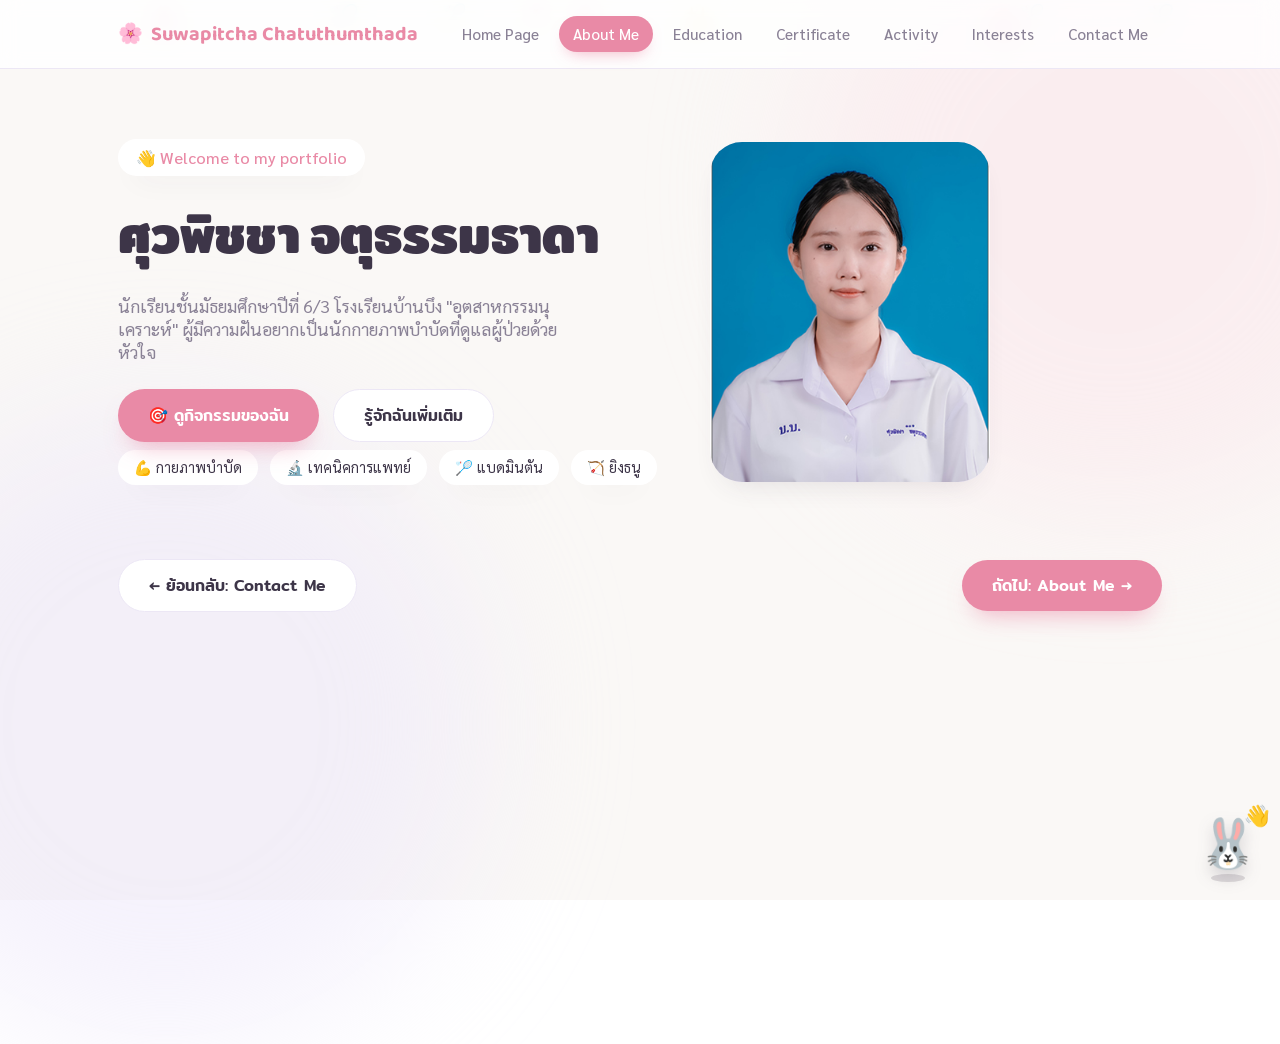
==== commit cc870163: "Add files via upload" ====
--- a/index.html
+++ b/index.html
@@ -15,9 +15,10 @@
   <div class="nav-inner">
     <a href="index.html" class="brand" data-transition><span class="bloom">🌸</span> Suwapitcha Chatuthumthada</a>
     <ul class="nav-links">
-      <li><a href="index.html" class="active" data-transition>Home Page</a></li>
-      <li><a href="about.html" data-transition>About Me</a></li>
-      <li><a href="education.html" data-transition>Education</a></li>
+      <li><a href="index.html" data-transition>Home Page</a></li>
+      <li><a href="about.html" class="active" data-transition>About Me</a></li>
+      <li><a href="education_history.html" data-transition>Education</a></li>
+      <li><a href="certificate.html" data-transition>Certificate</a></li>
       <li><a href="activity.html" data-transition>Activity</a></li>
       <li><a href="interests.html" data-transition>Interests</a></li>
       <li><a href="contact.html" data-transition>Contact Me</a></li>
--- a/style.css
+++ b/style.css
@@ -1,5 +1,5 @@
 /* =========================================================
-   สุวพิชชา จตุธรรมธาดา — Portfolio Stylesheet
+   ศวพิชชา จตุธรรมธาดา — Portfolio Stylesheet
    ธีม: การ์ตูนสดใส หลายสีพาสเทล อ่อนโยน ไม่จัดจ้านเกินไป
    ========================================================= */
 
@@ -581,3 +581,31 @@
     transition-duration: .001ms !important;
   }
 }
+
+/* ---------- Bowling animation (Activity) ---------- */
+.bowling-scene{
+  position:relative;
+  height: 160px;
+  margin: 20px auto 6px;
+  max-width: 420px;
+}
+.pins{
+  position:absolute; right: 6px; top: 50%;
+  transform: translateY(-50%);
+  font-size: 2.4rem;
+  display:flex; gap:4px;
+}
+.ball{
+  position:absolute; left: 0; top: 50%;
+  transform: translateY(-50%);
+  font-size: 2.4rem;
+  animation: roll 2.6s cubic-bezier(.5,0,.4,1) infinite;
+}
+@keyframes roll{
+  0%{ left:0; opacity:1; transform: translateY(-50%) rotate(0deg); }
+  55%{ left: calc(100% - 100px); opacity:1; transform: translateY(-50%) rotate(720deg); }
+  60%{ left: calc(100% - 100px); opacity:0; }
+  61%{ left:0; opacity:0; }
+  75%{ opacity:0; }
+  100%{ left:0; opacity:1; }
+}
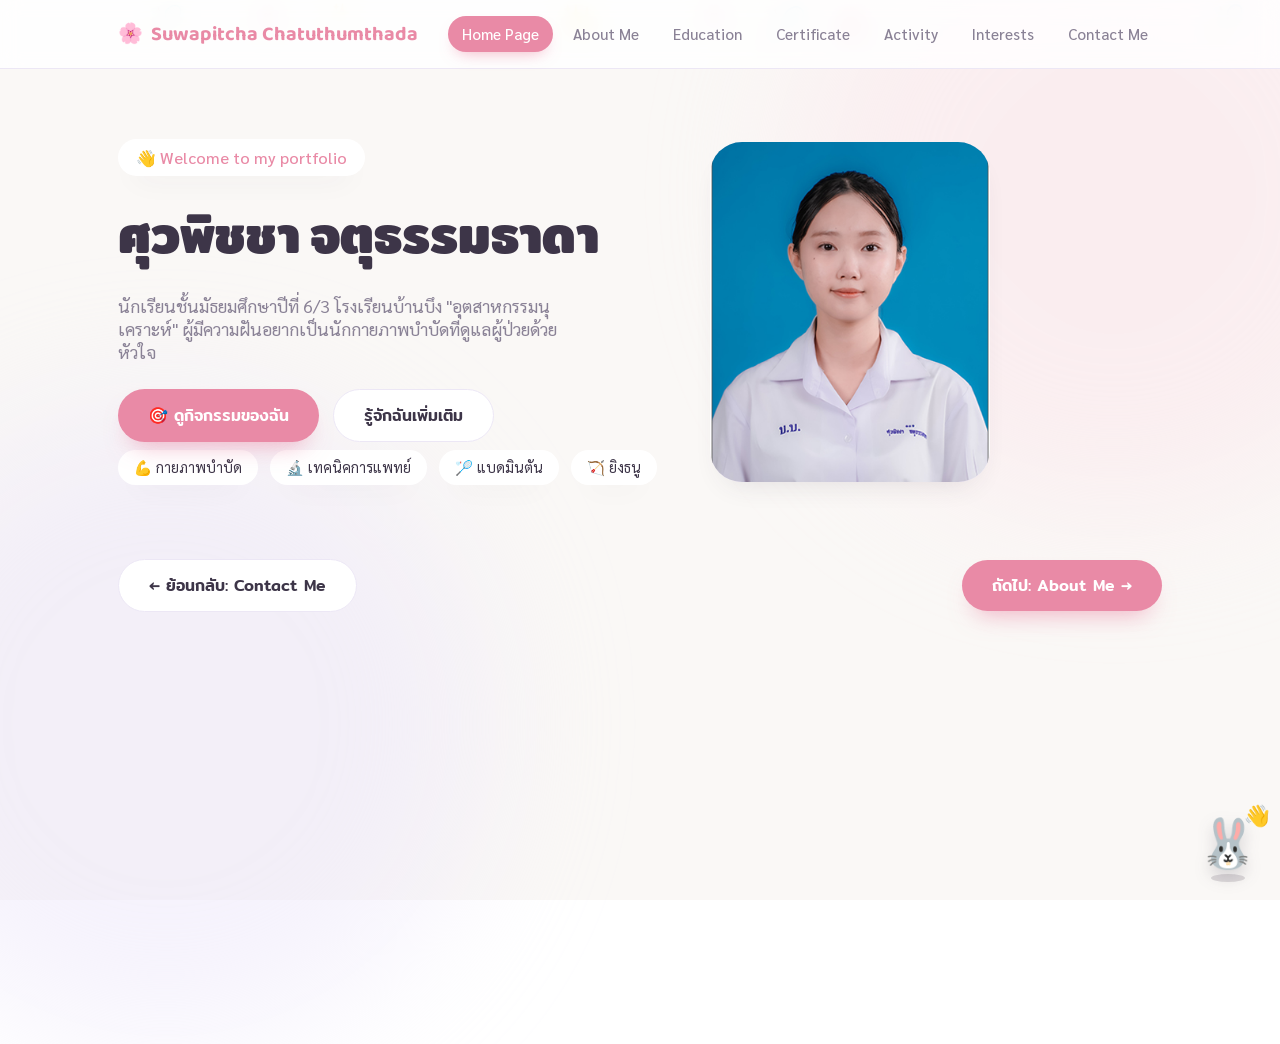
==== commit 327f0905: "Add files via upload" ====
--- a/index.html
+++ b/index.html
@@ -15,8 +15,8 @@
   <div class="nav-inner">
     <a href="index.html" class="brand" data-transition><span class="bloom">🌸</span> Suwapitcha Chatuthumthada</a>
     <ul class="nav-links">
-      <li><a href="index.html" data-transition>Home Page</a></li>
-      <li><a href="about.html" class="active" data-transition>About Me</a></li>
+      <li><a href="index.html" class="active" data-transition>Home Page</a></li>
+      <li><a href="about.html" data-transition>About Me</a></li>
       <li><a href="education_history.html" data-transition>Education</a></li>
       <li><a href="certificate.html" data-transition>Certificate</a></li>
       <li><a href="activity.html" data-transition>Activity</a></li>
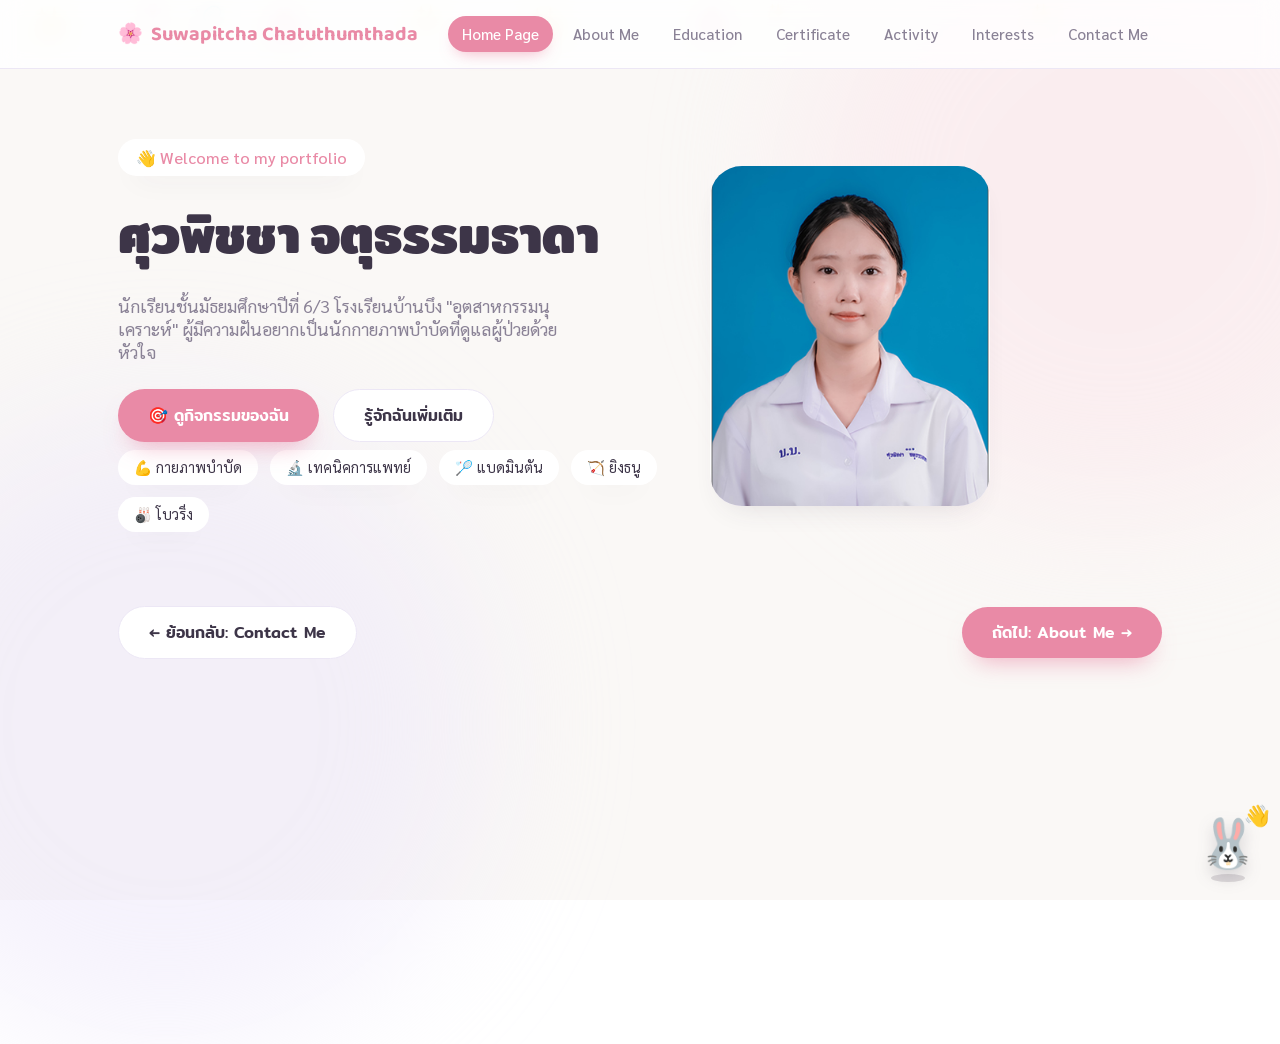
==== commit 5b229d17: "Update index.html" ====
--- a/index.html
+++ b/index.html
@@ -41,6 +41,7 @@
         <span class="tag-chip">🔬 เทคนิคการแพทย์</span>
         <span class="tag-chip">🏸 แบดมินตัน</span>
         <span class="tag-chip">🏹 ยิงธนู</span>
+        <span class="tag-chip">🎳 โบวริ่ง</span>
       </div>
     </div>
     <div class="hero-photo">
